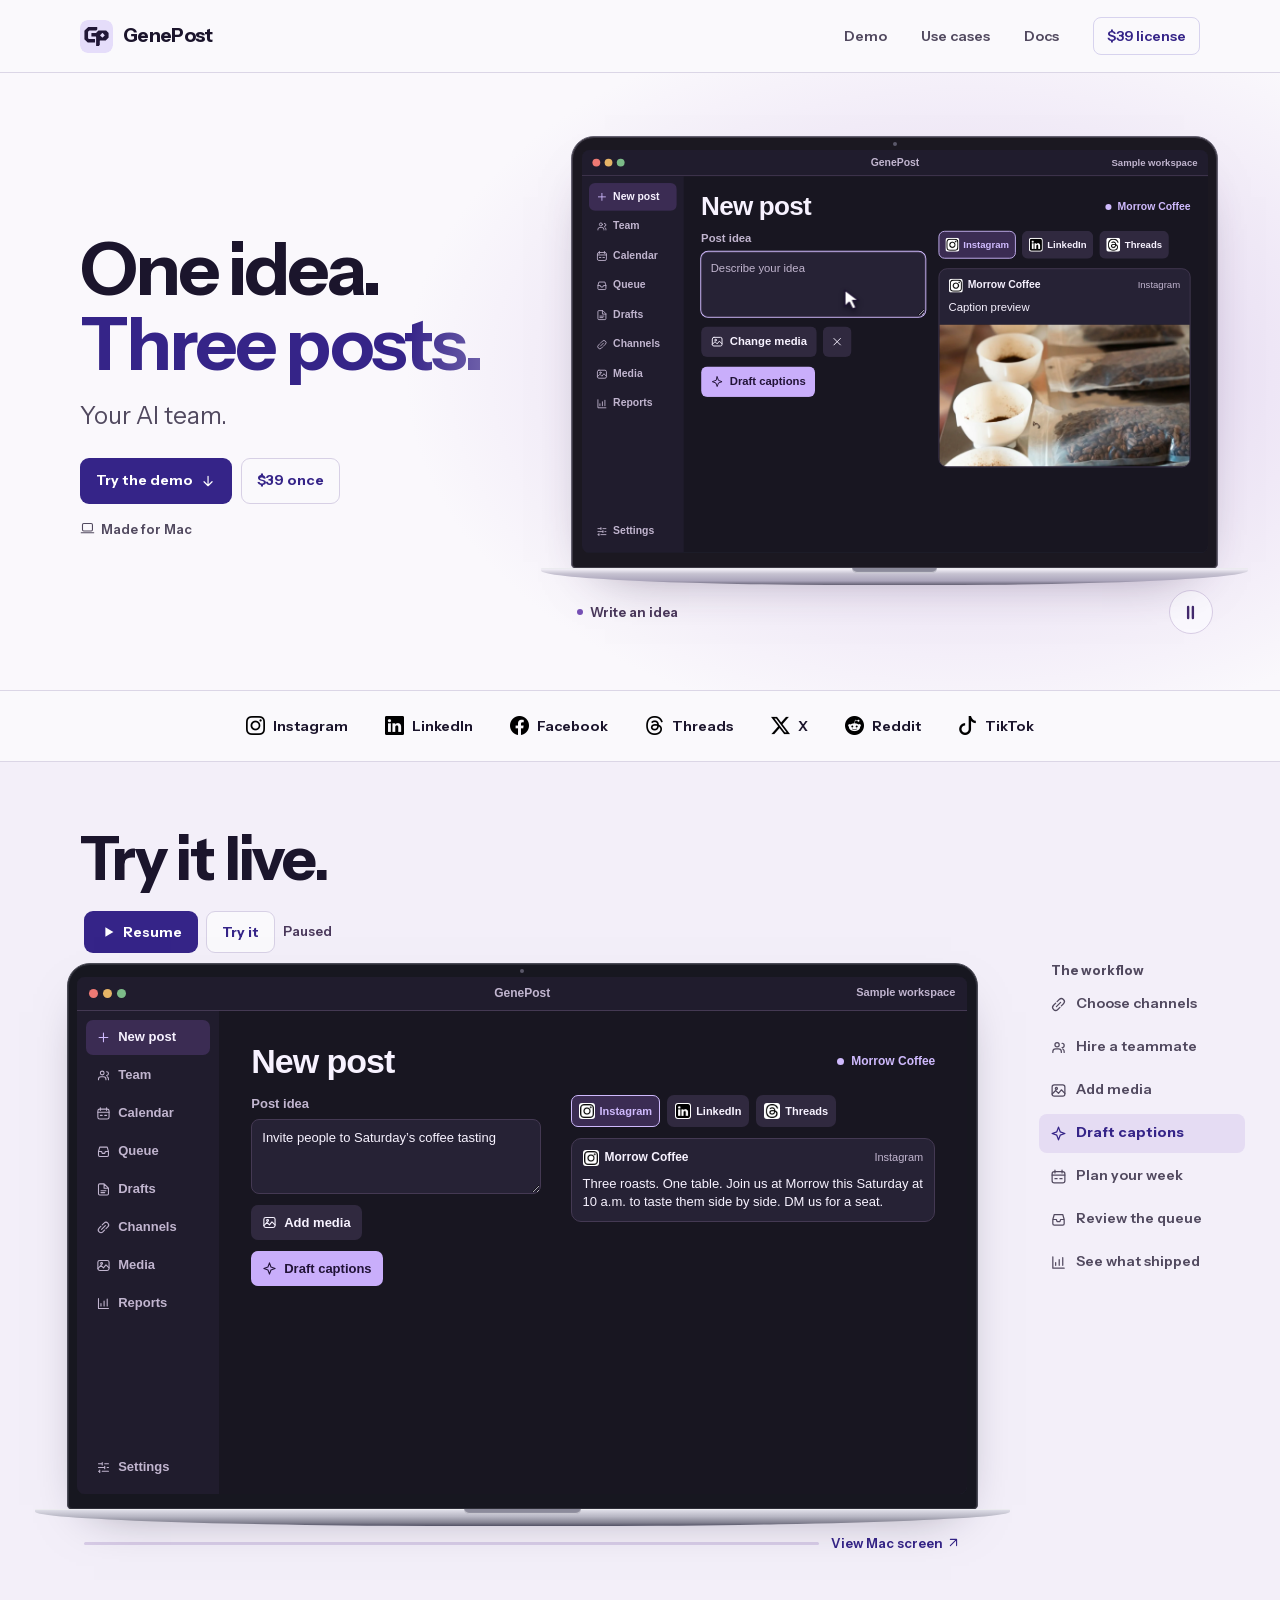
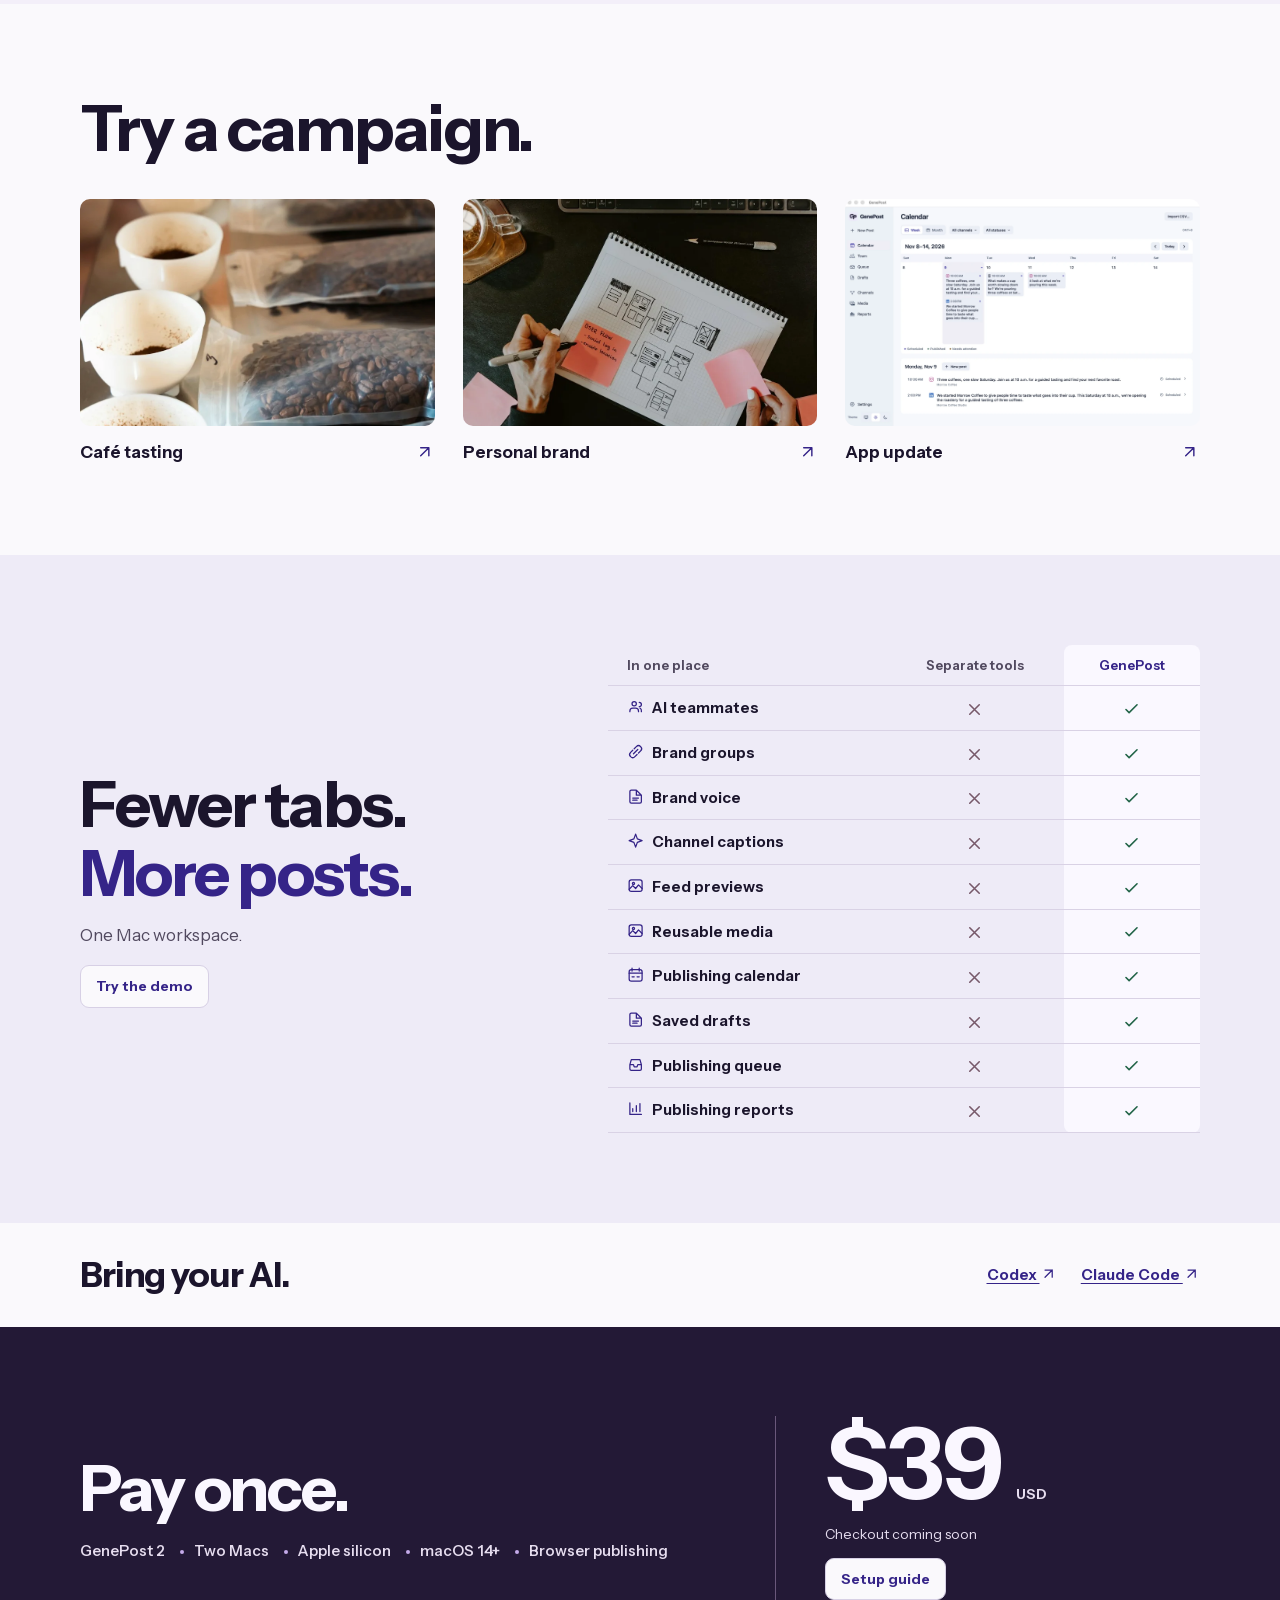
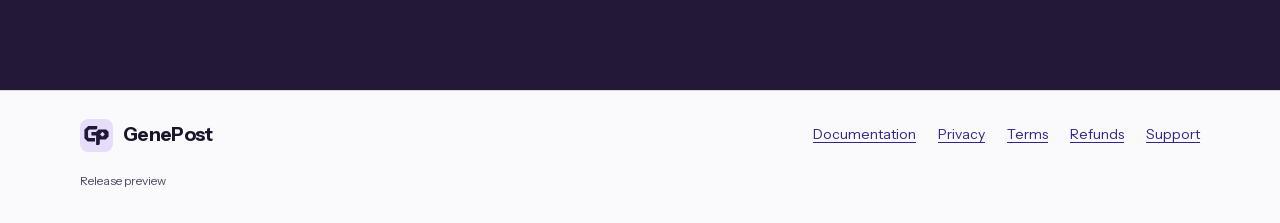
==== index.html @ 041195ef "Play the hiring walkthrough through job submission" ====
<!doctype html>
<html lang="en">
<head>
  <meta charset="utf-8">
  <meta name="viewport" content="width=device-width, initial-scale=1">
  <title>GenePost | Your AI social team for Mac</title>
  <meta name="description" content="Hire AI social teammates, draft for each account, and plan your publishing week in a native Mac app.">
  <meta name="theme-color" content="#faf9fc">
  <meta property="og:title" content="GenePost | Your AI social team for Mac">
  <meta property="og:description" content="Hire AI social teammates, draft for each account, and plan your publishing week in a native Mac app.">
  <meta name="robots" content="noindex, nofollow">
  <link rel="canonical" href="https://selwynuy.github.io/GenePost/">
  <meta property="og:image" content="https://selwynuy.github.io/GenePost/assets/calendar.webp">
  <link rel="icon" href="./assets/genepost.svg?v=531d221c39" type="image/svg+xml">
  <link rel="stylesheet" href="./assets/site.css?v=4427fadfb1">
  <link rel="stylesheet" href="./assets/demo.css?v=8e713fc2b6">
  <script src="./assets/site.js?v=823d8f73db" defer></script>
</head>
<body>
  <a class="skip" href="#main">Skip to content</a>
  <header class="site-header">
    <div class="wrap nav">
      <a class="brand" href="./"><img src="./assets/genepost.svg?v=531d221c39" width="33" height="33" alt="">GenePost</a>
      <nav aria-label="Primary">
        <a class="nav-product" href="./#tour">Demo</a>
        <a class="nav-product" href="./#workflow">Use cases</a>
        <a href="./docs/">Docs</a>
        <a class="nav-license" href="./#pricing">$39 license</a>
      </nav>
    </div>
  </header>
  <main id="main">
    <svg class="symbol-source" xmlns="http://www.w3.org/2000/svg" aria-hidden="true" width="0" height="0">
  <symbol id="icon-play" viewBox="0 0 24 24"><path d="m8 5 12 7-12 7Z" fill="currentColor" stroke="none"/></symbol>
  <symbol id="icon-pause" viewBox="0 0 24 24"><path d="M9 5v14m6-14v14" stroke-width="3"/></symbol>
  <symbol id="icon-down" viewBox="0 0 24 24"><path d="M12 5v14m-6-6 6 6 6-6"/></symbol>
  <symbol id="icon-mac" viewBox="0 0 24 24"><rect x="4" y="4" width="16" height="12" rx="2"/><path d="M2 19h20"/></symbol>
  <symbol id="icon-cursor" viewBox="0 0 22 26"><path d="M3 2v19l5-5 4 8 4-2-4-8h7Z" fill="#fff" stroke="#201534" stroke-width="1.6" stroke-linejoin="round"/></symbol>
  <symbol id="icon-reset" viewBox="0 0 24 24"><path d="M4 11a8 8 0 1 1 2 6m-2-6V5m0 6h6"/></symbol>
  <symbol id="icon-external" viewBox="0 0 24 24"><path d="M7 17 17 7M7 7h10v10"/></symbol>
  <symbol id="icon-plus" viewBox="0 0 24 24"><path d="M12 5v14M5 12h14"/></symbol>
  <symbol id="icon-team" viewBox="0 0 24 24"><circle cx="10" cy="8" r="3"/><path d="M4 19v-1a4 4 0 0 1 4-4h4a4 4 0 0 1 4 4v1m1-13a3 3 0 0 1 0 6m1 2a4 4 0 0 1 2 4v1"/></symbol>
  <symbol id="icon-calendar" viewBox="0 0 24 24"><rect x="3" y="5" width="18" height="16" rx="3"/><path d="M7 3v4m10-4v4M3 10h18m-14 5h3m4 0h3"/></symbol>
  <symbol id="icon-queue" viewBox="0 0 24 24"><path d="M4 12l2-7h12l2 7v6a2 2 0 0 1-2 2H6a2 2 0 0 1-2-2v-6h5l1 3h4l1-3h5"/></symbol>
  <symbol id="icon-drafts" viewBox="0 0 24 24"><path d="M13 3H6a2 2 0 0 0-2 2v14a2 2 0 0 0 2 2h12a2 2 0 0 0 2-2V10Zm0 0v7h7M8 14h8m-8 3h6"/></symbol>
  <symbol id="icon-channels" viewBox="0 0 24 24"><path d="M10 8l3-3a4 4 0 0 1 6 6l-3 3m-2 2-3 3a4 4 0 0 1-6-6l3-3m1 5 6-6"/></symbol>
  <symbol id="icon-media" viewBox="0 0 24 24"><rect x="3" y="4" width="18" height="16" rx="3"/><circle cx="9" cy="9" r="1.5"/><path d="m3 17 5-5 4 4 4-5 5 5"/></symbol>
  <symbol id="icon-reports" viewBox="0 0 24 24"><path d="M4 4v16h16M8 16v-4m5 4V8m5 8V5"/></symbol>
  <symbol id="icon-settings" viewBox="0 0 24 24"><path d="M4 6h6m4 0h6M4 12h10m4 0h2M4 18h2m4 0h10m-10-14v4m4 2v4m-8 2v4"/></symbol>
  <symbol id="icon-check" viewBox="0 0 24 24"><path d="m5 12 4 4L19 6"/></symbol>
  <symbol id="icon-close" viewBox="0 0 24 24"><path d="m6 6 12 12M18 6 6 18"/></symbol>
  <symbol id="icon-right" viewBox="0 0 24 24"><path d="m9 5 7 7-7 7"/></symbol>
  <symbol id="icon-left" viewBox="0 0 24 24"><path d="m15 5-7 7 7 7"/></symbol>
  <symbol id="icon-upload" viewBox="0 0 24 24"><path d="M12 16V4m-5 5 5-5 5 5M4 15v4a1 1 0 0 0 1 1h14a1 1 0 0 0 1-1v-4"/></symbol>
  <symbol id="icon-spark" viewBox="0 0 24 24"><path d="m12 3 2.4 6.6L21 12l-6.6 2.4L12 21l-2.4-6.6L3 12l6.6-2.4Z"/></symbol>
</svg>
<section class="launch-hero" aria-labelledby="hero-title">
  <div class="wrap hero-grid">
    <div class="hero-copy">
      <h1 id="hero-title">One idea. <span>Three posts.</span></h1>
      <p>Your AI team.</p>
      <div class="hero-actions">
        <a class="button primary" href="#demo">Try the demo <svg class="symbol" aria-hidden="true"><use href="#icon-down"></use></svg></a>
        <a class="button quiet" href="#pricing">$39 once</a>
      </div>
      <div class="hero-mac"><svg class="symbol" aria-hidden="true"><use href="#icon-mac"></use></svg> Made for Mac</div>
    </div>
    <figure class="hero-showcase" data-workspace-preview>
      <div class="macbook" aria-hidden="true">
        <div class="mac-display">
          <div class="mac-screen hero-screen">
            <img data-demo-fallback src="./assets/calendar.webp" width="1600" height="1029" alt="" fetchpriority="high">
            <div class="hero-viewport" data-demo-host hidden></div>
          </div>
        </div>
        <div class="mac-base"><span></span></div>
      </div>
      <figcaption class="hero-caption">
        <span class="hero-cue" data-demo-cue aria-hidden="true">New post</span>
        <span class="sr-only">A sample GenePost workspace drafting and scheduling posts in one window.</span>
        <button type="button" class="hero-toggle" data-action="play" aria-label="Pause preview" title="Pause preview" hidden>
          <svg class="symbol" aria-hidden="true"><use href="#icon-pause"></use></svg>
        </button>
      </figcaption>
    </figure>
  </div>
</section>

<section class="channel-band" aria-label="Supported channels">
  <ul class="wrap channel-list">
    <li><img src="./assets/instagram.png" width="19" height="19" alt="">Instagram</li>
    <li><img src="./assets/linkedin.png" width="19" height="19" alt="">LinkedIn</li>
    <li><img src="./assets/facebook.png" width="19" height="19" alt="">Facebook</li>
    <li><img src="./assets/threads.png" width="19" height="19" alt="">Threads</li>
    <li><img src="./assets/x.png" width="19" height="19" alt="">X</li>
    <li><img src="./assets/reddit.png" width="19" height="19" alt="">Reddit</li>
    <li><img src="./assets/tiktok.png" width="19" height="19" alt="">TikTok</li>
  </ul>
</section>

<section class="demo-stage" id="tour" aria-labelledby="demo-title">
  <div class="wrap demo-heading"><h2 id="demo-title">Try it live.</h2></div>
  <div class="demo-wrap" id="demo" tabindex="-1" data-assets="./assets/">
    <div class="demo-player">
      <div class="demo-toolbar" id="demo-controls" hidden>
        <button class="button primary" type="button" data-action="play">
          <svg class="symbol" aria-hidden="true"><use href="#icon-play"></use></svg><span>Play demo</span>
        </button>
        <button class="button quiet" type="button" data-action="stop" hidden>Try it</button>
        <span class="demo-cue" data-demo-cue>Try it yourself</span>
        <button class="button quiet demo-reset" type="button" data-action="reset" aria-label="Reset demo" title="Reset demo">
          <svg class="symbol" aria-hidden="true"><use href="#icon-reset"></use></svg>
        </button>
      </div>
      <div class="macbook">
        <div class="mac-display">
          <div class="mac-screen">
            <img data-demo-fallback src="./assets/calendar.webp" width="1600" height="1029" alt="GenePost calendar on Mac" loading="lazy">
            <div data-demo-host hidden></div>
          </div>
        </div>
        <div class="mac-base" aria-hidden="true"><span></span></div>
      </div>
      <div class="demo-under" hidden>
        <span class="demo-progress" aria-hidden="true" hidden><i></i></span>
        <a id="native-screen" href="./assets/calendar.webp" target="_blank" rel="noopener">View Mac screen <svg class="symbol" aria-hidden="true"><use href="#icon-external"></use></svg></a>
      </div>
    </div>
    <aside class="demo-guide" aria-label="Walkthrough" hidden>
      <h3>The workflow</h3>
      <ol>
        <li data-chapter="channels"><svg class="symbol" aria-hidden="true"><use href="#icon-channels"></use></svg>Choose channels</li>
        <li data-chapter="hire"><svg class="symbol" aria-hidden="true"><use href="#icon-team"></use></svg>Hire a teammate</li>
        <li data-chapter="media"><svg class="symbol" aria-hidden="true"><use href="#icon-media"></use></svg>Add media</li>
        <li data-chapter="draft"><svg class="symbol" aria-hidden="true"><use href="#icon-spark"></use></svg>Draft captions</li>
        <li data-chapter="plan"><svg class="symbol" aria-hidden="true"><use href="#icon-calendar"></use></svg>Plan your week</li>
        <li data-chapter="queue"><svg class="symbol" aria-hidden="true"><use href="#icon-queue"></use></svg>Review the queue</li>
        <li data-chapter="reports"><svg class="symbol" aria-hidden="true"><use href="#icon-reports"></use></svg>See what shipped</li>
      </ol>
    </aside>
  </div>
</section>

<template id="demo-app-template">
  <div class="demo-app" data-theme="dark">
    <div class="demo-titlebar">
      <span class="window-lights" aria-hidden="true"><i></i><i></i><i></i></span>
      <span>GenePost</span>
      <span class="demo-label">Sample workspace</span>
    </div>
    <div class="demo-window">
      <nav class="demo-sidebar" aria-label="Demo screens"></nav>
      <div class="demo-workspace" tabindex="-1"></div>
    </div>
    <span class="demo-pointer" aria-hidden="true" hidden>
      <i></i><svg width="22" height="26" viewBox="0 0 22 26"><use href="#icon-cursor"></use></svg>
    </span>
  </div>
</template>

<section class="wrap section cases" id="workflow" aria-labelledby="cases-title">
  <h2 id="cases-title">Try a campaign.</h2>
  <div class="case-grid">
    <a class="case" data-case="coffee" href="#demo">
      <img src="./assets/tasting-table.webp" width="1080" height="609" alt="Coffee tasting bowls lined up beside bags of roasted beans" loading="lazy">
      <span>Café tasting <svg class="symbol" aria-hidden="true"><use href="#icon-external"></use></svg></span>
    </a>
    <a class="case" data-case="personal" href="#demo">
      <img src="./assets/design-notebook.webp" width="910" height="655" alt="A designer sketching a user flow in a notebook" loading="lazy">
      <span>Personal brand <svg class="symbol" aria-hidden="true"><use href="#icon-external"></use></svg></span>
    </a>
    <a class="case" data-case="update" href="#demo">
      <img src="./assets/calendar.webp" width="1600" height="1029" alt="GenePost’s weekly calendar with scheduled posts" loading="lazy">
      <span>App update <svg class="symbol" aria-hidden="true"><use href="#icon-external"></use></svg></span>
    </a>
  </div>
</section>

<section class="benefits" aria-labelledby="benefits-title">
  <div class="wrap section benefit-layout">
    <div>
      <h2 id="benefits-title">Fewer tabs.<br><span>More posts.</span></h2>
      <p>One Mac workspace.</p>
      <a class="button quiet" href="#demo">Try the demo</a>
    </div>
    <table class="benefit-table">
      <caption class="sr-only">What comes built in</caption>
      <thead><tr><th scope="col">In one place</th><th scope="col">Separate tools</th><th scope="col">GenePost</th></tr></thead>
      <tbody><tr>
      <th scope="row"><svg class="symbol" aria-hidden="true"><use href="#icon-team"></use></svg> AI teammates</th>
      <td class="feature-manual"><svg class="symbol" aria-hidden="true"><use href="#icon-close"></use></svg><span class="sr-only">Separate setup</span></td>
      <td class="feature-included"><svg class="symbol" aria-hidden="true"><use href="#icon-check"></use></svg><span class="sr-only">Included</span></td>
    </tr><tr>
      <th scope="row"><svg class="symbol" aria-hidden="true"><use href="#icon-channels"></use></svg> Brand groups</th>
      <td class="feature-manual"><svg class="symbol" aria-hidden="true"><use href="#icon-close"></use></svg><span class="sr-only">Separate setup</span></td>
      <td class="feature-included"><svg class="symbol" aria-hidden="true"><use href="#icon-check"></use></svg><span class="sr-only">Included</span></td>
    </tr><tr>
      <th scope="row"><svg class="symbol" aria-hidden="true"><use href="#icon-drafts"></use></svg> Brand voice</th>
      <td class="feature-manual"><svg class="symbol" aria-hidden="true"><use href="#icon-close"></use></svg><span class="sr-only">Separate setup</span></td>
      <td class="feature-included"><svg class="symbol" aria-hidden="true"><use href="#icon-check"></use></svg><span class="sr-only">Included</span></td>
    </tr><tr>
      <th scope="row"><svg class="symbol" aria-hidden="true"><use href="#icon-spark"></use></svg> Channel captions</th>
      <td class="feature-manual"><svg class="symbol" aria-hidden="true"><use href="#icon-close"></use></svg><span class="sr-only">Separate setup</span></td>
      <td class="feature-included"><svg class="symbol" aria-hidden="true"><use href="#icon-check"></use></svg><span class="sr-only">Included</span></td>
    </tr><tr>
      <th scope="row"><svg class="symbol" aria-hidden="true"><use href="#icon-media"></use></svg> Feed previews</th>
      <td class="feature-manual"><svg class="symbol" aria-hidden="true"><use href="#icon-close"></use></svg><span class="sr-only">Separate setup</span></td>
      <td class="feature-included"><svg class="symbol" aria-hidden="true"><use href="#icon-check"></use></svg><span class="sr-only">Included</span></td>
    </tr><tr>
      <th scope="row"><svg class="symbol" aria-hidden="true"><use href="#icon-media"></use></svg> Reusable media</th>
      <td class="feature-manual"><svg class="symbol" aria-hidden="true"><use href="#icon-close"></use></svg><span class="sr-only">Separate setup</span></td>
      <td class="feature-included"><svg class="symbol" aria-hidden="true"><use href="#icon-check"></use></svg><span class="sr-only">Included</span></td>
    </tr><tr>
      <th scope="row"><svg class="symbol" aria-hidden="true"><use href="#icon-calendar"></use></svg> Publishing calendar</th>
      <td class="feature-manual"><svg class="symbol" aria-hidden="true"><use href="#icon-close"></use></svg><span class="sr-only">Separate setup</span></td>
      <td class="feature-included"><svg class="symbol" aria-hidden="true"><use href="#icon-check"></use></svg><span class="sr-only">Included</span></td>
    </tr><tr>
      <th scope="row"><svg class="symbol" aria-hidden="true"><use href="#icon-drafts"></use></svg> Saved drafts</th>
      <td class="feature-manual"><svg class="symbol" aria-hidden="true"><use href="#icon-close"></use></svg><span class="sr-only">Separate setup</span></td>
      <td class="feature-included"><svg class="symbol" aria-hidden="true"><use href="#icon-check"></use></svg><span class="sr-only">Included</span></td>
    </tr><tr>
      <th scope="row"><svg class="symbol" aria-hidden="true"><use href="#icon-queue"></use></svg> Publishing queue</th>
      <td class="feature-manual"><svg class="symbol" aria-hidden="true"><use href="#icon-close"></use></svg><span class="sr-only">Separate setup</span></td>
      <td class="feature-included"><svg class="symbol" aria-hidden="true"><use href="#icon-check"></use></svg><span class="sr-only">Included</span></td>
    </tr><tr>
      <th scope="row"><svg class="symbol" aria-hidden="true"><use href="#icon-reports"></use></svg> Publishing reports</th>
      <td class="feature-manual"><svg class="symbol" aria-hidden="true"><use href="#icon-close"></use></svg><span class="sr-only">Separate setup</span></td>
      <td class="feature-included"><svg class="symbol" aria-hidden="true"><use href="#icon-check"></use></svg><span class="sr-only">Included</span></td>
    </tr></tbody>
    </table>
  </div>
</section>

<section class="wrap connections" aria-labelledby="connections-title">
  <h2 id="connections-title">Bring your AI.</h2>
  <a href="./docs/#integrations">Codex <svg class="symbol" aria-hidden="true"><use href="#icon-external"></use></svg></a>
  <a href="./docs/#claude">Claude Code <svg class="symbol" aria-hidden="true"><use href="#icon-external"></use></svg></a>
</section>

<section class="pricing" id="pricing" aria-labelledby="pricing-title">
  <div class="wrap section pricing-inner">
    <div>
      <h2 id="pricing-title">Pay once.</h2>
      <ul class="included">
        <li>GenePost 2</li>
        <li>Two Macs</li>
        <li>Apple silicon</li>
        <li>macOS 14+</li>
        <li>Browser publishing</li>
      </ul>
    </div>
    <div class="price">
      <p class="price-amount">$39 <span>USD</span></p>
      <p class="release-note">Checkout coming soon</p><a class="button quiet" href="./docs/#install">Setup guide</a>
    </div>
  </div>
</section>

  </main>
  <footer class="site-footer">
    <div class="wrap">
      <div class="footer-main">
        <a class="brand" href="./"><img src="./assets/genepost.svg?v=531d221c39" width="33" height="33" alt="">GenePost</a>
        <nav aria-label="Support and legal">
          <a href="./docs/">Documentation</a>
          <a href="./privacy/">Privacy</a>
          <a href="./terms/">Terms</a>
          <a href="./refunds/">Refunds</a>
          <a href="mailto:support@genetrify.com?subject=GenePost%20support">Support</a>
        </nav>
      </div>
      <p class="footer-meta">Release preview</p>
    </div>
  </footer>
</body>
</html>
---- assets/site.css ----
@font-face {
  font-family: "Instrument Sans";
  src: url("./instrument-sans.woff2") format("woff2");
  font-style: normal;
  font-weight: 400 700;
  font-display: swap;
}
:root {
  color-scheme: light;
  --paper: #faf9fc;
  --ink: #1b152c;
  --muted: #51495f;
  --accent: #352488;
  --accent-hover: #291866;
  --wash: #eeebf7;
  --line: #dbd6e6;
  --night: #19192b;
  --night-muted: #cccbe2;
  --wrap: 1120px;
  --font: "Instrument Sans", -apple-system, BlinkMacSystemFont, "Segoe UI", sans-serif;
  --ease-arrive: cubic-bezier(.16, 1, .3, 1);
}
*, *::before, *::after { box-sizing: border-box; }
[hidden] { display: none !important; }
html { scroll-padding-top: 26px; }
body { margin: 0; background: var(--paper); color: var(--ink); font-family: var(--font); line-height: 1.58; -webkit-font-smoothing: antialiased; }
a { color: var(--accent); text-underline-offset: .2em; text-decoration-thickness: .08em; }
a:hover { color: var(--accent-hover); }
button { font: inherit; }
img { display: block; max-width: 100%; }
h1, h2, h3, p, figure { margin: 0; }
h1, h2, h3 { line-height: 1.08; text-wrap: balance; letter-spacing: -.033em; }
h1, h2 { font-weight: 700; }
p { text-wrap: pretty; }
::selection { background: #dcd6ff; color: #211965; }
:focus-visible { outline: 3px solid #6855df; outline-offset: 4px; }
.wrap { width: min(var(--wrap), calc(100% - 64px)); margin-inline: auto; }
.skip { position: absolute; left: 20px; top: 8px; transform: translateY(-150%); background: var(--paper); padding: 10px; z-index: 5; }
.skip:focus { transform: none; }
.site-header { border-bottom: 1px solid var(--line); }
.nav { min-height: 72px; display: flex; align-items: center; justify-content: space-between; gap: 18px; }
.brand { color: var(--ink); display: inline-flex; align-items: center; gap: 10px; font-size: 19px; font-weight: 700; letter-spacing: -.034em; text-decoration: none; white-space: nowrap; }
.brand img { width: 33px; height: 33px; border-radius: 8px; }
.nav nav { display: flex; align-items: center; gap: clamp(16px, 3vw, 34px); }
.nav nav a { color: var(--muted); text-decoration: none; font-size: 14px; font-weight: 620; white-space: nowrap; }
.nav nav a:hover, .nav nav a[aria-current] { color: var(--accent); }
.nav nav .nav-license { padding: 7px 13px; border: 1px solid #d7d3ee; border-radius: 8px; color: var(--accent); }
.macbook { position: relative; width: min(100%, 1080px); margin-inline: auto; padding-bottom: 17px; }
.mac-display { position: relative; margin-inline: 4.2%; border: 1px solid #4b4b57; border-radius: clamp(10px, 2vw, 23px) clamp(10px, 2vw, 23px) 5px 5px; padding: clamp(6px, 1.05vw, 13px) clamp(5px, .75vw, 10px) clamp(7px, 1.2vw, 15px); background: #171720; box-shadow: 0 22px 50px -27px #17132b85, inset 0 0 0 1px #9e9da82c; }
.mac-display::before { content: ""; position: absolute; left: 50%; top: 5px; width: 4px; height: 4px; border-radius: 50%; background: #5a5869; transform: translateX(-50%); z-index: 1; }
.mac-screen { aspect-ratio: 1600 / 1029; overflow: hidden; border-radius: clamp(3px, .6vw, 8px); background: #222432; }
.mac-screen > img { width: 100%; height: 100%; object-fit: cover; }
.mac-base { position: absolute; left: 0; right: 0; bottom: 1px; height: 17px; background: linear-gradient(#dedde7, #b6b5c2 42%, #828190 80%, #515064); border-radius: 1px 1px 45% 45% / 1px 1px 85% 85%; box-shadow: 0 19px 26px -15px #17132b9e; border-top: 1px solid #ebebef; }
.mac-base span { display: block; width: 12%; height: 5px; margin: -1px auto 0; border-radius: 0 0 8px 8px; background: #8c8b9b; box-shadow: inset 0 -1px 1px #f1f0f4a6; }
.button { display: inline-flex; align-items: center; justify-content: center; gap: 7px; padding: 9px 15px; min-height: 42px; border: 1px solid transparent; border-radius: 9px; font-size: 14px; font-weight: 670; text-decoration: none; cursor: pointer; transition: background-color 160ms ease-out, border-color 160ms ease-out, box-shadow 180ms ease-out, transform 190ms var(--ease-arrive); }
.button:active { transform: translateY(1px) scale(.97); transition-duration: 90ms; }
.button.primary { background: var(--accent); color: white; }
.button.primary:hover { background: var(--accent-hover); color: white; box-shadow: 0 6px 15px -6px #2c146e73; }
.button.quiet { color: var(--accent); background: var(--paper); border-color: #d7d0e5; }
.button.quiet:hover { background: var(--wash); }
.symbol-source { position: absolute; overflow: hidden; }
.symbol { width: 1.15em; height: 1.15em; flex: none; fill: none; stroke: currentColor; stroke-width: 1.75; stroke-linecap: round; stroke-linejoin: round; vertical-align: -.15em; }
.sr-only { position: absolute; width: 1px; height: 1px; padding: 0; overflow: hidden; clip-path: inset(50%); white-space: nowrap; }
.channel-band { padding-block: 24px; background: var(--paper); border-block: 1px solid var(--line); }
.channel-list { display: flex; flex-wrap: wrap; justify-content: center; gap: 12px clamp(15px, 2.9vw, 42px); margin-block: 0; padding: 0; list-style: none; }
.channel-list li { display: flex; align-items: center; gap: 8px; font-size: 14px; font-weight: 650; }
.channel-list img { object-fit: contain; }
.section { padding-block: clamp(53px, 7vw, 92px); }
.section h2 { font-size: clamp(36px, 5vw, 64px); }
.case-grid { display: grid; grid-template-columns: repeat(3, minmax(0, 1fr)); gap: clamp(13px, 2.2vw, 29px); margin-top: clamp(21px, 3.5vw, 36px); }
.case { display: block; text-decoration: none; color: var(--ink); }
.case img { width: 100%; height: auto; aspect-ratio: 720 / 460; object-fit: cover; border-radius: 10px; transition: transform 200ms cubic-bezier(.23, 1, .32, 1), box-shadow 180ms ease-out; }
.case > span { display: flex; justify-content: space-between; align-items: center; gap: 10px; margin-top: 13px; font-size: 17px; font-weight: 660; }
.case .symbol { color: var(--accent); }
@media (hover: hover) and (pointer: fine) {
  .case:hover img { transform: translateY(-4px); box-shadow: 0 15px 25px -17px #22183770; }
}
.benefits { background: var(--wash); }
.benefit-layout { display: grid; grid-template-columns: .74fr 1fr; align-items: center; gap: clamp(26px, 7vw, 93px); }
.benefit-layout h2 span { color: var(--accent); }
.benefit-layout p { color: var(--muted); margin-block: 13px 17px; font-size: 17px; }
.benefit-table { width: 100%; border-collapse: collapse; text-align: center; font-size: 15px; }
.benefit-table :is(td, th) { padding: 10px clamp(6px, 1.6vw, 19px); border-bottom: 1px solid #d9d2e5; }
.benefit-table th:first-child { text-align: left; }
.benefit-table th { font-weight: 650; }
.benefit-table thead th { color: var(--muted); font-size: 13px; }
.benefit-table :is(td, th):last-child { background: #faf8ff; }
.benefit-table tr:first-child th:last-child { border-radius: 8px 8px 0 0; color: var(--accent); }
.benefit-table tr:last-child td:last-child { border-radius: 0 0 8px 8px; }
.benefit-table tbody th .symbol { margin-right: 5px; color: var(--accent); }
.benefit-table td .symbol { width: 19px; height: 19px; vertical-align: middle; stroke-width: 2; }
.feature-manual { color: #77596a; }
.feature-included { color: #226448; }
.connections { display: flex; flex-wrap: wrap; align-items: center; gap: 14px 24px; padding-block: 33px; }
.connections h2 { margin-right: auto; font-size: clamp(25px, 3vw, 35px); }
.connections a { font-weight: 650; font-size: 15px; }
.pricing { background: #231936; color: #faf7ff; }
.pricing-inner { display: grid; grid-template-columns: 1fr .64fr; gap: 30px; align-items: center; }
.included { display: flex; flex-wrap: wrap; gap: 7px 15px; margin: 16px 0 0; padding: 0; list-style: none; }
.included li { color: #e6ddef; font-size: 15px; font-weight: 550; }
.included li + li::before { content: ""; display: inline-block; width: 4px; height: 4px; border-radius: 50%; background: #c5abea; vertical-align: middle; margin-right: 10px; }
.price { padding-left: clamp(17px, 4vw, 49px); border-left: 1px solid #6a587b; }
.price .price-amount { font-size: clamp(56px, 8vw, 100px); letter-spacing: -.04em; font-weight: 650; line-height: .95; }
.price-amount span { font-size: 14px; color: #e6ddef; letter-spacing: normal; }
.price .button { margin-top: 13px; }
.price .release-note, .price .fine { color: #e6ddef; margin-top: 12px; font-size: 14px; }
.price .fine a { color: #ead9ff; }
.site-footer { border-top: 1px solid var(--line); padding-block: 28px 32px; }
.footer-main { display: flex; align-items: start; justify-content: space-between; gap: 20px; }
.footer-main nav { display: flex; gap: 10px 22px; flex-wrap: wrap; font-size: 14px; padding-top: 4px; }
.footer-meta { margin-top: 19px; color: var(--muted); font-size: 12px; line-height: 1.7; }
.footer-meta a { white-space: nowrap; }
.docs-grid { display: grid; grid-template-columns: 182px minmax(0, 710px); gap: clamp(24px, 6vw, 82px); padding-block: 62px 90px; }
.toc { position: sticky; top: 24px; align-self: start; display: grid; gap: 4px; }
.toc a { padding: 7px 8px; text-decoration: none; font-size: 14px; font-weight: 620; border-radius: 6px; }
.toc a:hover { background: var(--wash); }
.prose h1 { font-size: clamp(39px, 5.8vw, 66px); }
.prose .intro { font-size: 19px; color: var(--muted); }
.prose h2 { margin: 37px 0 12px; font-size: clamp(24px, 3.2vw, 33px); }
.prose :is(p, ol, ul, dl) { margin-block: 13px; }
.prose p, .prose :is(li, dd) { max-width: 70ch; }
.prose li + li { margin-top: 9px; }
.prose ol { padding-inline-start: 26px; }
.prose dt { font-weight: 680; margin-top: 15px; }
.prose dd { margin-inline-start: 0; color: var(--muted); }
.prose pre { white-space: pre-wrap; overflow-wrap: anywhere; border-radius: 9px; background: #eeebf7; padding: 14px; }
.prose code { font-size: .92em; overflow-wrap: anywhere; }
.prose .policy-date { font-size: 13px; color: var(--muted); }
.legal { max-width: 740px; padding-block: 62px 90px; }
@media (max-width: 760px) {
  .wrap { width: calc(100% - 36px); }
  .nav { min-height: 60px; }
  .nav nav { gap: 13px; }
  .nav nav a { font-size: 13px; }
  .nav .nav-product { display: none; }
  .macbook { padding-bottom: 10px; }
  .mac-base { height: 10px; }
  .mac-base span { height: 3px; }
  .mac-display::before { width: 3px; height: 3px; top: 2px; }
  .benefit-layout, .docs-grid { grid-template-columns: 1fr; gap: 25px; }
  .case > span { font-size: 14px; line-height: 1.2; }
  .footer-main { flex-direction: column; gap: 9px; }
  .docs-grid { padding-block: 29px 56px; }
  .toc { position: static; grid-template-columns: repeat(2, minmax(0, 1fr)); gap: 1px; background: var(--wash); padding: 7px; border-radius: 8px; }
  .legal { padding-block: 42px 60px; }
}
@media (max-width: 510px) {
  .case-grid { grid-template-columns: 1fr; gap: 23px; }
  .case { display: grid; grid-template-columns: minmax(0, 1fr) minmax(100px, .65fr); gap: 14px; align-items: center; }
  .case > span { margin: 0; }
  .benefit-table { font-size: 13px; }
  .benefit-table thead th { font-size: 11px; }
  .benefit-table tbody th .symbol { margin-right: 1px; }
  .pricing-inner { grid-template-columns: 1fr; gap: 18px; }
  .price { padding-left: 0; border: 0; }
}
@media (max-width: 370px) {
  .wrap { width: calc(100% - 28px); }
  .nav { gap: 8px; }
  .nav nav { gap: 8px; }
  .brand { gap: 6px; font-size: 17px; }
  .brand img { width: 28px; height: 28px; }
  .nav nav .nav-license { padding-inline: 8px; }
}
@media (prefers-reduced-motion: reduce) {
  *, *::before, *::after { animation-duration: .01ms !important; transition-duration: .01ms !important; }
  .button:active { transform: none; }
}
---- assets/demo.css ----
.launch-hero { overflow: hidden; background: #faf8fc; }
.hero-grid {
  width: auto; display: grid;
  margin-inline-start: max(32px, calc((100% - var(--wrap)) / 2));
  margin-inline-end: max(32px, calc((100% - 1260px) / 2));
  grid-template-columns: minmax(0, .85fr) minmax(0, 1.42fr); align-items: center;
  gap: clamp(22px, 3vw, 47px); padding-block: clamp(40px, 7vh, 82px) clamp(31px, 6vh, 65px);
}
.hero-copy h1 { font-size: clamp(44px, 5.7vw, 88px); font-weight: 670; line-height: .99; letter-spacing: -.04em; text-wrap: initial; }
.hero-copy h1 span { display: block; color: var(--accent); margin-top: .05em; }
.hero-copy p { color: var(--muted); margin-top: 16px; font-size: clamp(18px, 1.9vw, 24px); }
.hero-actions { display: flex; flex-wrap: wrap; gap: 9px; margin-top: 23px; }
.hero-actions .button { min-height: 46px; }
.hero-actions .primary .symbol { transition: transform 180ms var(--ease-arrive); }
.hero-actions .primary:hover .symbol { transform: translateY(2px); }
.hero-mac { display: flex; align-items: center; gap: 6px; color: var(--muted); font-size: 13px; font-weight: 620; margin-top: 15px; }
.hero-showcase { position: relative; isolation: isolate; min-width: 0; }
.hero-showcase::before {
  content: ""; position: absolute; inset: -26% -22% -12% -19%; z-index: -1;
  background: radial-gradient(ellipse at 56% 53%, #d8c9ec, #eee6f6 39%, transparent 71%);
}
.hero-showcase .mac-display {
  border-color: #656171; background: #1b1821;
  box-shadow: 0 27px 55px -34px #302040a8, inset 0 0 0 1px #a19aaf3f;
}
.hero-showcase .mac-base { background: linear-gradient(#f2eff7, #c6c2d1 30%, #aba5bb 74%, #646073); }
.hero-screen { position: relative; }
.hero-viewport { position: absolute; inset: 0; overflow: hidden; pointer-events: none; }
.hero-viewport .demo-app {
  position: absolute; inset: 0 auto auto 0; width: 720px; height: 463px;
  transform: scale(var(--demo-scale, 1)); transform-origin: top left;
}
.hero-viewport .demo-titlebar { height: 30px; }
.hero-viewport .demo-window { grid-template-columns: 117px minmax(0, 1fr); height: calc(100% - 30px); min-height: 0; }
.hero-viewport .demo-sidebar { display: flex; padding: 8px; gap: 2px; border: 0; }
.hero-viewport .demo-sidebar .app-button {
  flex-direction: row; justify-content: flex-start; gap: 6px; padding: 5px 7px;
  min-height: 32px; font-size: 12px;
}
.hero-viewport .demo-sidebar .app-button:last-child { margin-top: auto; }
.hero-viewport .demo-sidebar .symbol { font-size: inherit; }
.hero-viewport .demo-workspace { min-height: 0; max-height: none; overflow: hidden; padding: 19px 20px; }
.hero-viewport .app-heading { margin-bottom: 12px; }
.hero-viewport .app-heading h2 { font-size: 30px; }
.hero-viewport .compose-layout { grid-template-columns: minmax(0, .94fr) minmax(0, 1.06fr); gap: 15px; }
.hero-viewport .app-button { min-height: 33px; }
.hero-viewport .platform-tab { min-height: 29px; font-size: 11px; }
.hero-viewport .feed-art img { max-height: 178px; }
.hero-viewport .demo-day { min-height: 153px; }
.hero-viewport .event { min-height: 24px; justify-content: flex-start; }
.hero-viewport .event > span { display: inline; }
.hero-viewport textarea[data-demo-typing] { border-color: var(--app-accent); box-shadow: 0 0 0 1px var(--app-accent); }
.hero-caption { min-height: 47px; margin: 3px 5% 0; display: flex; align-items: center; justify-content: space-between; gap: 10px; }
.hero-cue { display: inline-flex; align-items: center; gap: 7px; font-size: 13px; font-weight: 650; color: #4a385b; }
.hero-cue::before { content: ""; width: 6px; height: 6px; flex: none; border-radius: 50%; background: #7650b5; }
.hero-toggle {
  display: grid; place-items: center; width: 44px; height: 44px; border-radius: 50%;
  background: #faf8fe; color: #43296d; border: 1px solid #d8cde5; cursor: pointer;
  transition: background-color 150ms ease-out, transform 180ms var(--ease-arrive);
}
.hero-toggle:hover { background: #eee5f8; }
.hero-toggle:active { transform: scale(.94); transition-duration: 90ms; }
.hero-toggle .symbol { width: 19px; height: 19px; }
.demo-pointer i {
  position: absolute; top: 3px; left: 3px; width: 29px; height: 29px; margin: -14.5px 0 0 -14.5px;
  border: 2px solid #d2b7fd; border-radius: 50%; background: #b488ff47; opacity: 0; pointer-events: none;
}
.demo-stage {
  background: #f3eff9;
  padding-block: clamp(29px, 5vw, 71px) clamp(29px, 4vw, 56px);
}
.demo-heading { width: min(1120px, calc(100% - 64px)); }
.demo-heading h2 { font-size: clamp(35px, 5vw, 61px); }
.demo-wrap {
  width: min(1210px, calc(100% - 38px)); margin: 19px auto 0; scroll-margin-top: clamp(54px, 6vw, 83px);
  display: grid; grid-template-columns: minmax(0, 1fr) 206px; align-items: start; gap: clamp(16px, 2.3vw, 34px);
}
.demo-player { min-width: 0; }
.demo-guide { padding-top: 52px; }
.demo-guide h3 { color: var(--muted); font-size: 13px; letter-spacing: 0; margin: 0 12px 8px; }
.demo-guide ol { list-style: none; margin: 0; padding: 0; display: grid; gap: 4px; }
.demo-guide li {
  display: flex; align-items: center; gap: 9px; min-height: 39px; padding: 7px 11px;
  border-radius: 8px; color: var(--muted); font-size: 14px; font-weight: 620; line-height: 1.25;
  transition: background-color 170ms ease-out, color 170ms ease-out;
}
.demo-guide li[aria-current="step"] { color: var(--accent); background: #e5dcf3; font-weight: 700; }
.demo-guide .symbol { width: 17px; height: 17px; }
.demo-toolbar, .demo-under {
  margin-inline: 5%; display: flex; align-items: center; flex-wrap: wrap; gap: 8px; min-width: 0;
}
.demo-toolbar { margin-bottom: 10px; }
.demo-toolbar .button { white-space: nowrap; }
.demo-cue { flex: 1; min-width: 92px; color: #4a385b; font-size: 13px; font-weight: 620; }
.demo-reset { padding-inline: 11px; }
.demo-under { margin-top: 6px; justify-content: flex-end; gap: 12px; }
.demo-under a { font-size: 13px; font-weight: 630; text-decoration: none; }
.demo-under a:hover { text-decoration: underline; }
.demo-progress { flex: 1; min-width: 60px; height: 3px; border-radius: 5px; background: #d9cde8; overflow: hidden; }
.demo-progress i { display: block; height: 100%; background: var(--accent); transform: scaleX(0); transform-origin: left; transition: transform 300ms var(--ease-arrive); }
.demo-wrap .mac-display { margin-inline: 3.25%; }
.demo-wrap .mac-screen { aspect-ratio: auto; }
.demo-wrap .mac-screen > img { width: 100%; height: auto; }
.demo-app {
  --app-bg: #181621;
  --app-sidebar: #201c2d;
  --app-fill: #262235;
  --app-button: #30293f;
  --app-ink: #f7f2ff;
  --app-muted: #c1b5cf;
  --app-line: #443953;
  --app-selection: #3b2c53;
  --app-accent: #cfbafd;
  --app-solid: #c9aefb;
  --app-solid-text: #211337;
  --app-success: #a0e4b9;
  --app-error: #ffb5ca;
  color-scheme: dark;
  background: var(--app-bg);
  color: var(--app-ink);
  font: 14px/1.42 -apple-system, BlinkMacSystemFont, "Segoe UI", sans-serif;
  position: relative;
  overflow: hidden;
}
.demo-app[data-theme="light"] {
  --app-bg: #fcfaff;
  --app-sidebar: #f0edf7;
  --app-fill: #f5f1fa;
  --app-button: #ebe4f4;
  --app-ink: #251a34;
  --app-muted: #514661;
  --app-line: #d5c9e2;
  --app-selection: #e4d6f7;
  --app-accent: #512d89;
  --app-solid: #4e2f87;
  --app-solid-text: #fff;
  --app-success: #226448;
  --app-error: #972e50;
  color-scheme: light;
}
.demo-titlebar {
  height: 34px; display: grid; grid-template-columns: 1fr auto 1fr; align-items: center;
  padding-inline: 12px; gap: 8px; color: var(--app-muted); background: var(--app-sidebar);
  border-bottom: 1px solid var(--app-line); font-size: 12px; font-weight: 640;
}
.window-lights { display: flex; gap: 5px; }
.window-lights i { width: 9px; height: 9px; border-radius: 50%; background: #ee7974; }
.window-lights i:nth-child(2) { background: #e6b466; }
.window-lights i:nth-child(3) { background: #7cbb88; }
.demo-label { text-align: right; font-size: 11px; white-space: nowrap; }
.demo-window { display: grid; grid-template-columns: 142px minmax(0, 1fr); min-height: clamp(407px, 46vw, 483px); }
.demo-sidebar { display: flex; flex-direction: column; align-items: stretch; gap: 3px; background: var(--app-sidebar); padding: 9px; }
.demo-app .app-button {
  display: inline-flex; align-items: center; justify-content: center; gap: 7px; min-width: 0; min-height: 35px; width: fit-content;
  font: inherit; font-size: 13px; font-weight: 640; color: var(--app-ink); background: var(--app-button);
  border: 1px solid transparent; border-radius: 7px; padding: 6px 10px; cursor: pointer; text-decoration: none;
  transition: background-color 150ms ease-out, transform 190ms var(--ease-arrive), border-color 150ms ease-out;
}
.demo-app .app-button:hover { background: var(--app-selection); }
.demo-app .app-button:active { transform: translateY(1px) scale(.965); transition-duration: 90ms; }
.demo-app .app-button[aria-pressed="true"] { color: var(--app-accent); background: var(--app-selection); border-color: var(--app-accent); }
.demo-app .app-button.app-primary { background: var(--app-solid); color: var(--app-solid-text); }
.demo-app .app-primary:hover { filter: brightness(.92); }
.demo-app :focus-visible, .demo-app .upload:focus-within { outline: 2px solid var(--app-accent); outline-offset: 2px; }
.demo-app .app-icon { padding-inline: 8px; }
.demo-sidebar .app-button { width: 100%; justify-content: flex-start; padding: 5px 9px; color: var(--app-muted); background: transparent; white-space: nowrap; }
.demo-sidebar .app-button[aria-current="page"] { background: var(--app-selection); color: var(--app-ink); }
.demo-sidebar .app-button[aria-current="page"] .symbol { color: var(--app-accent); }
.demo-sidebar .app-button[data-applications-unread] { position: relative; }
.demo-sidebar .app-button[data-applications-unread]::after {
  content: ""; position: absolute; top: 8px; right: 7px; width: 6px; height: 6px;
  border-radius: 50%; background: var(--app-accent);
}
.demo-sidebar .app-button:last-child { margin-top: auto; }
.demo-workspace { padding: clamp(16px, 2.5vw, 32px); min-width: 0; max-height: 483px; overflow: auto; scrollbar-color: var(--app-line) transparent; }
.app-heading { display: flex; flex-wrap: wrap; align-items: center; justify-content: space-between; gap: 8px; margin-bottom: 16px; }
.app-heading h2 { font-size: clamp(24px, 3vw, 34px); color: var(--app-ink); letter-spacing: -.03em; }
.app-brand { display: inline-flex; align-items: center; gap: 7px; font-size: 12px; font-weight: 640; color: var(--app-accent); }
.app-brand::before { content: ""; width: 7px; height: 7px; border-radius: 50%; background: currentColor; }
.app-stack { display: grid; gap: 11px; min-width: 0; align-content: start; }
.compose-layout { display: grid; grid-template-columns: minmax(0, .92fr) minmax(0, 1.16fr); gap: clamp(12px, 2.45vw, 30px); align-items: start; }
.app-row { display: flex; gap: 7px; flex-wrap: wrap; align-items: center; min-width: 0; }
.app-field { display: grid; gap: 5px; color: var(--app-muted); font-weight: 640; font-size: 13px; min-width: 0; }
.demo-app :is(input:not([type="file"]), textarea, select) {
  background: var(--app-fill); color: var(--app-ink); border: 1px solid var(--app-line);
  border-radius: 8px; padding: 9px 10px; font: inherit; font-weight: 500;
  min-width: 0; max-width: 100%; accent-color: var(--app-accent); caret-color: var(--app-accent);
}
.demo-app textarea { resize: vertical; min-height: 58px; max-height: 170px; }
.demo-app textarea::placeholder { color: var(--app-muted); }
.demo-app .platform-tab { padding: 5px 7px; min-height: 32px; font-size: 11px; gap: 5px; }
.demo-app .platform-icon { width: 16px; height: 16px; object-fit: contain; flex: none; background: #fff; border-radius: 3px; padding: 1px; }
.demo-feed { border: 1px solid var(--app-line); background: var(--app-fill); border-radius: 10px; overflow: hidden; min-width: 0; }
.feed-account { display: flex; align-items: center; gap: 6px; padding: 10px 11px 0; min-width: 0; }
.feed-account strong { font-size: 12px; white-space: nowrap; overflow: hidden; text-overflow: ellipsis; }
.feed-account > span { margin-left: auto; color: var(--app-muted); font-size: 11px; white-space: nowrap; }
.demo-feed > p { margin: 8px 11px 10px; font-size: 13px; white-space: pre-wrap; overflow-wrap: anywhere; }
.demo-feed .caption-field { display: block; width: calc(100% - 16px); margin: 7px 8px 8px; min-height: 42px; padding: 6px 8px; font-size: 13px; }
.feed-art { background: var(--app-bg); }
.feed-art :is(img, video) { display: block; width: 100%; height: auto; max-height: 244px; object-fit: contain; }
.app-notice, .app-error { display: flex; align-items: center; gap: 5px; margin-top: 12px; font-size: 13px; font-weight: 630; }
.app-notice, .published { color: var(--app-success); }
.app-error { color: var(--app-error); }
.demo-muted { color: var(--app-muted); margin-top: 12px; }
.app-empty { display: grid; justify-items: center; align-content: center; gap: 10px; min-height: 150px; border-radius: 10px; background: var(--app-fill); color: var(--app-muted); text-align: center; padding: 20px; }
.app-empty > .symbol { width: 34px; height: 34px; color: var(--app-accent); }
.media-picker { display: flex; flex-wrap: wrap; gap: 8px; align-items: start; }
.media-option {
  display: grid; gap: 4px; width: 105px; border: 1px solid var(--app-line); border-radius: 7px;
  padding: 4px; background: var(--app-fill); color: var(--app-ink); text-align: left; cursor: pointer;
  transition: border-color 150ms ease-out, background-color 150ms ease-out, transform 190ms var(--ease-arrive);
}
.media-option:hover { background: var(--app-selection); }
.media-option:active { transform: scale(.96); transition-duration: 90ms; }
.media-option[aria-pressed="true"] { border-color: var(--app-accent); }
.media-option span { overflow: hidden; text-overflow: ellipsis; white-space: nowrap; font-size: 11px; }
.media-option img { width: 100%; height: 54px; object-fit: cover; border-radius: 4px; }
.demo-app .upload { position: relative; }
.upload input { position: absolute; inset: 0; width: 100%; height: 100%; opacity: 0; cursor: pointer; }
.library { display: grid; grid-template-columns: repeat(2, minmax(0, 1fr)); gap: 12px; }
.library figure { background: var(--app-fill); border-radius: 9px; overflow: hidden; }
.library-art { display: grid; align-items: center; min-height: 70px; }
.library-art :is(img, video) { width: 100%; height: auto; max-height: 175px; object-fit: contain; }
.library figcaption { display: flex; flex-wrap: wrap; align-items: center; justify-content: space-between; gap: 7px; padding: 8px; overflow-wrap: anywhere; font-size: 12px; }
.agent-avatar { display: block; width: 38px; height: 38px; flex: none; }
.agent-chip { display: inline-flex; align-items: center; gap: 5px; font-size: 12px; font-weight: 640; color: var(--app-muted); }
.agent-chip .agent-avatar { width: 25px; height: 25px; }
.job-form, .job-receipt, .applicant-panel, .interview-thread, .interview-form { width: 100%; max-width: 560px; margin-inline: auto; }
.job-actions { justify-content: flex-end; }
.posted-role, .application-arrival, .candidate-profile, .interview-setup {
  border-radius: 10px; padding: 13px; background: var(--app-fill); overflow-wrap: anywhere;
}
.posted-role { display: grid; gap: 4px; }
.posted-role > span, .application-wait { display: flex; align-items: center; gap: 6px; }
.posted-role > span, .interview-setup strong, .team-direction { color: var(--app-success); font-size: 12px; }
.posted-role h3, .candidate-meta h3 { color: var(--app-ink); font-size: 17px; letter-spacing: -.015em; }
.posted-role p, .application-wait { color: var(--app-muted); font-size: 13px; }
.application-wait { min-height: 48px; padding-inline: 3px; }
.application-spinner {
  width: 13px; height: 13px; flex: none; border: 2px solid var(--app-line); border-top-color: var(--app-accent);
  border-radius: 50%; animation: application-spin 800ms linear infinite;
}
@keyframes application-spin { to { transform: rotate(1turn); } }
.application-arrival { display: flex; flex-wrap: wrap; align-items: center; gap: 8px 12px; }
.application-arrival > div:nth-child(2) { flex: 1 1 140px; }
.application-arrival :is(strong, small) { display: block; }
.application-arrival small, .team-job small { color: var(--app-muted); }
.arrival-marks { display: flex; gap: 3px; }
.arrival-marks .agent-avatar { width: 25px; height: 25px; }
.applicants {
  display: grid; grid-template-columns: repeat(3, minmax(0, 1fr)); gap: 5px;
  padding: 6px; border-radius: 11px; background: var(--app-fill);
}
.demo-app .candidate {
  width: 100%; min-height: 90px; flex-direction: column; gap: 1px;
  padding: 5px 3px 8px; background: transparent; color: var(--app-ink);
}
.demo-app .candidate:hover { background: var(--app-button); }
.demo-app .candidate[aria-pressed="true"] { background: var(--app-selection); color: var(--app-ink); }
.candidate .agent-avatar { width: min(100%, 60px); height: 60px; object-fit: contain; transition: transform 200ms var(--ease-arrive); }
.candidate strong { font-size: 12px; font-weight: 670; }
@media (hover: hover) and (pointer: fine) and (prefers-reduced-motion: no-preference) {
  .candidate:hover .agent-avatar { transform: translateY(-2px); }
}
.job-context {
  display: flex; justify-content: space-between; align-items: center; gap: 8px;
  color: var(--app-muted); max-width: 560px; margin: -7px auto 9px; overflow-wrap: anywhere; font-size: 13px;
}
.demo-app .job-back { flex: none; background: transparent; color: var(--app-muted); min-height: 32px; padding-inline: 7px; }
.candidate-profile { display: grid; gap: 10px; margin-top: 9px; }
.candidate-meta { display: flex; flex-wrap: wrap; gap: 3px 8px; align-items: baseline; }
.candidate-meta span, .candidate-sample > span { color: var(--app-muted); font-size: 12px; }
.candidate-sample p { color: var(--app-ink); font-size: 13px; }
.interview-thread { max-height: 205px; overflow: auto; padding: 1px 2px; scrollbar-color: var(--app-line) transparent; }
.interview-line { display: flex; align-items: start; gap: 7px; font-size: 13px; overflow-wrap: anywhere; }
.interview-line .agent-avatar { width: 27px; height: 27px; }
.interview-line p { padding: 5px 0; }
.interview-you { justify-content: flex-end; }
.interview-you p { max-width: 87%; padding: 7px 10px; border-radius: 9px; background: var(--app-selection); }
.interview-setup { margin-left: 34px; padding: 9px 11px; font-size: 12px; }
.interview-setup strong { display: flex; align-items: center; gap: 4px; }
.interview-setup ul { margin: 4px 0 0; padding-left: 16px; }
.interview-form { margin-top: 12px; gap: 5px; }
.interview-input { display: grid; grid-template-columns: minmax(0, 1fr) auto; gap: 6px; }
.interview-input input { width: 100%; font-size: 13px; }
.interview-actions { justify-content: space-between; }
.team-job { margin-bottom: 9px; }
.team-job :is(strong, small) { display: block; }
.team-job .app-list-row > :last-child { margin-left: 0; }
.team-list small.team-direction { display: flex; align-items: center; gap: 5px; margin-top: 3px; }
.team-list, .channel-options { display: grid; gap: 7px; margin-bottom: 13px; }
.demo-app .app-list-row, .app-list-row { display: flex; width: 100%; justify-content: flex-start; align-items: center; text-align: left; gap: 9px; background: var(--app-fill); padding: 9px; border-radius: 7px; overflow-wrap: anywhere; }
.app-list-row > :last-child:not(:first-child) { margin-left: auto; }
.team-list .app-list-row > :last-child { margin-left: 0; }
.app-list-row small { color: var(--app-muted); }
.team-list strong, .team-list small { display: block; }
.demo-week { display: grid; grid-template-columns: repeat(7, minmax(0, 1fr)); gap: 3px; }
.week-controls > span { color: var(--app-muted); font-size: 12px; }
.demo-day { min-width: 0; min-height: 115px; border-radius: 6px; background: var(--app-fill); padding: 5px 3px; font-size: 11px; }
.demo-day > span, .demo-day > strong { display: block; padding-inline: 3px; }
.demo-day > span { color: var(--app-muted); }
.demo-day > strong { margin-block: 2px 4px; font-size: 14px; }
.demo-day.today > strong { color: var(--app-accent); }
.demo-app .event { width: 100%; justify-content: flex-start; min-height: 25px; border-radius: 4px; padding: 3px 4px; gap: 4px; font-size: 10px; margin-bottom: 2px; background: var(--app-selection); }
.event > span { white-space: nowrap; overflow: hidden; text-overflow: ellipsis; }
.published { display: flex; align-items: center; gap: 4px; font-weight: 650; }
.publishing-log { display: grid; gap: 17px; }
.report-section h3 { display: flex; align-items: center; gap: 7px; font-size: 14px; letter-spacing: 0; margin-bottom: 6px; }
.report-section h3 .symbol { color: var(--app-accent); }
.report-section:first-child h3 .symbol { color: var(--app-success); }
.report-section h3 span { color: var(--app-muted); font-size: 12px; font-weight: 550; }
.report-section p { margin: 5px 0 0; color: var(--app-muted); font-size: 13px; }
.report-section ul { list-style: none; margin: 0; padding: 0; display: grid; gap: 4px; }
.demo-app .report-post {
  display: grid; grid-template-columns: 38px minmax(0, 1fr) auto 12px; gap: 9px; width: 100%;
  min-height: 50px; text-align: left; background: var(--app-fill);
}
.report-thumb {
  display: grid; place-items: center; width: 38px; height: 33px;
  overflow: hidden; border-radius: 5px; color: var(--app-accent); background: var(--app-button);
}
.report-thumb img { width: 100%; height: 100%; object-fit: cover; }
.report-copy { display: grid; gap: 1px; min-width: 0; }
.report-copy strong { overflow: hidden; text-overflow: ellipsis; white-space: nowrap; font-size: 12px; }
.report-copy small { display: flex; align-items: center; gap: 4px; color: var(--app-muted); font-size: 11px; font-weight: 520; }
.report-copy .platform-icon { width: 12px; height: 12px; }
.report-post time, .report-post > .symbol { color: var(--app-muted); font-size: 11px; white-space: nowrap; }
.demo-pointer { position: absolute; top: 0; left: 0; width: 23px; height: 27px; pointer-events: none; z-index: 3; transition: transform 330ms var(--ease-arrive); }
.demo-pointer svg { display: block; position: relative; filter: drop-shadow(0 3px 3px #08061580); }
@media (min-width: 840px) and (max-height: 840px) {
  .demo-window { min-height: 426px; }
  .demo-sidebar .app-button { min-height: 33px; }
  .demo-workspace { max-height: 426px; padding-block: 14px; }
  .app-heading { margin-bottom: 12px; }
  .preview-column { gap: 8px; }
  .feed-art :is(img, video) { max-height: 182px; }
}
@media (max-width: 980px) {
  .demo-wrap { grid-template-columns: minmax(0, 1fr); gap: 13px; width: min(880px, calc(100% - 38px)); }
  .demo-heading { width: min(818px, calc(100% - 38px)); }
  .demo-guide { padding: 0 3.25%; }
  .demo-guide h3 { margin-left: 0; }
  .demo-guide ol { display: flex; flex-wrap: wrap; }
  .demo-guide li { min-height: 33px; font-size: 13px; }
}
@media (max-width: 840px) {
  .hero-grid { grid-template-columns: minmax(0, 1fr); width: min(660px, calc(100% - 38px)); margin-inline: auto; gap: 27px; padding-block: 34px 20px; }
  .hero-copy { text-align: center; }
  .hero-copy h1 { font-size: clamp(41px, 9.8vw, 73px); }
  .hero-copy p { margin-top: 11px; }
  .hero-actions, .hero-mac { justify-content: center; }
  .hero-actions { margin-top: 17px; }
  .hero-mac { margin-top: 11px; }
  .demo-window { grid-template-columns: 116px minmax(0, 1fr); }
  .demo-app .platform-tab { font-size: 10px; }
}
@media (max-width: 660px) {
  .hero-grid { width: calc(100% - 30px); }
  .hero-showcase .mac-display { margin-inline: 2.5%; }
  .hero-caption { min-height: 43px; }
  .demo-wrap { width: calc(100% - 22px); }
  .demo-toolbar, .demo-under { margin-inline: 2.5%; }
  .demo-wrap .mac-display { margin-inline: 0; }
  .demo-window { grid-template-columns: minmax(0, 1fr); min-height: 0; }
  .demo-sidebar { display: grid; grid-template-columns: repeat(5, minmax(0, 1fr)); gap: 2px; padding: 5px; border-bottom: 1px solid var(--app-line); }
  .demo-sidebar .app-button { flex-direction: column; gap: 1px; justify-content: center; min-height: 43px; padding: 3px 1px; font-size: 10px; }
  .demo-sidebar .app-button .symbol { font-size: 15px; }
  .demo-sidebar .app-button:last-child { margin-top: 0; }
  .demo-workspace { padding: 13px 10px; min-height: 350px; max-height: none; overflow: visible; }
  .app-heading { margin-bottom: 12px; }
  .compose-layout { grid-template-columns: minmax(0, 1fr); gap: 12px; }
  .demo-app .app-button { min-height: 39px; }
  .demo-app .platform-tab { min-height: 34px; }
  .demo-app .event { min-height: 32px; justify-content: center; }
  .event > span { display: none; }
  .demo-day { min-height: 99px; }
  .feed-art :is(img, video) { max-height: 168px; }
  .demo-guide { padding-inline: 2.5%; }
}
@media (max-width: 520px) {
  .hero-viewport .demo-app { width: 540px; height: 347px; }
  .hero-viewport .demo-window { grid-template-columns: 45px minmax(0, 1fr); }
  .hero-viewport .demo-sidebar { padding: 6px; }
  .hero-viewport .demo-sidebar .app-button { justify-content: center; padding: 3px; min-height: 28px; font-size: 0; }
  .hero-viewport .demo-sidebar .symbol { font-size: 16px; }
  .hero-viewport .demo-workspace { padding: 13px 14px; }
  .hero-viewport .platform-tab { font-size: 0; gap: 0; min-width: 30px; padding-inline: 5px; }
  .hero-viewport .feed-art img { max-height: 141px; }
  .hero-viewport .event { justify-content: center; }
  .hero-viewport .event > span { display: none; }
  .demo-toolbar { display: grid; grid-template-columns: auto minmax(0, 1fr) auto; }
  .demo-cue { min-width: 0; line-height: 1.25; }
}
@media (prefers-reduced-motion: reduce) {
  .demo-pointer { display: none !important; }
  .application-spinner { animation: none; }
  .demo-app .app-button:active, .media-option:active, .hero-toggle:active, .hero-actions .primary:hover .symbol { transform: none; }
}
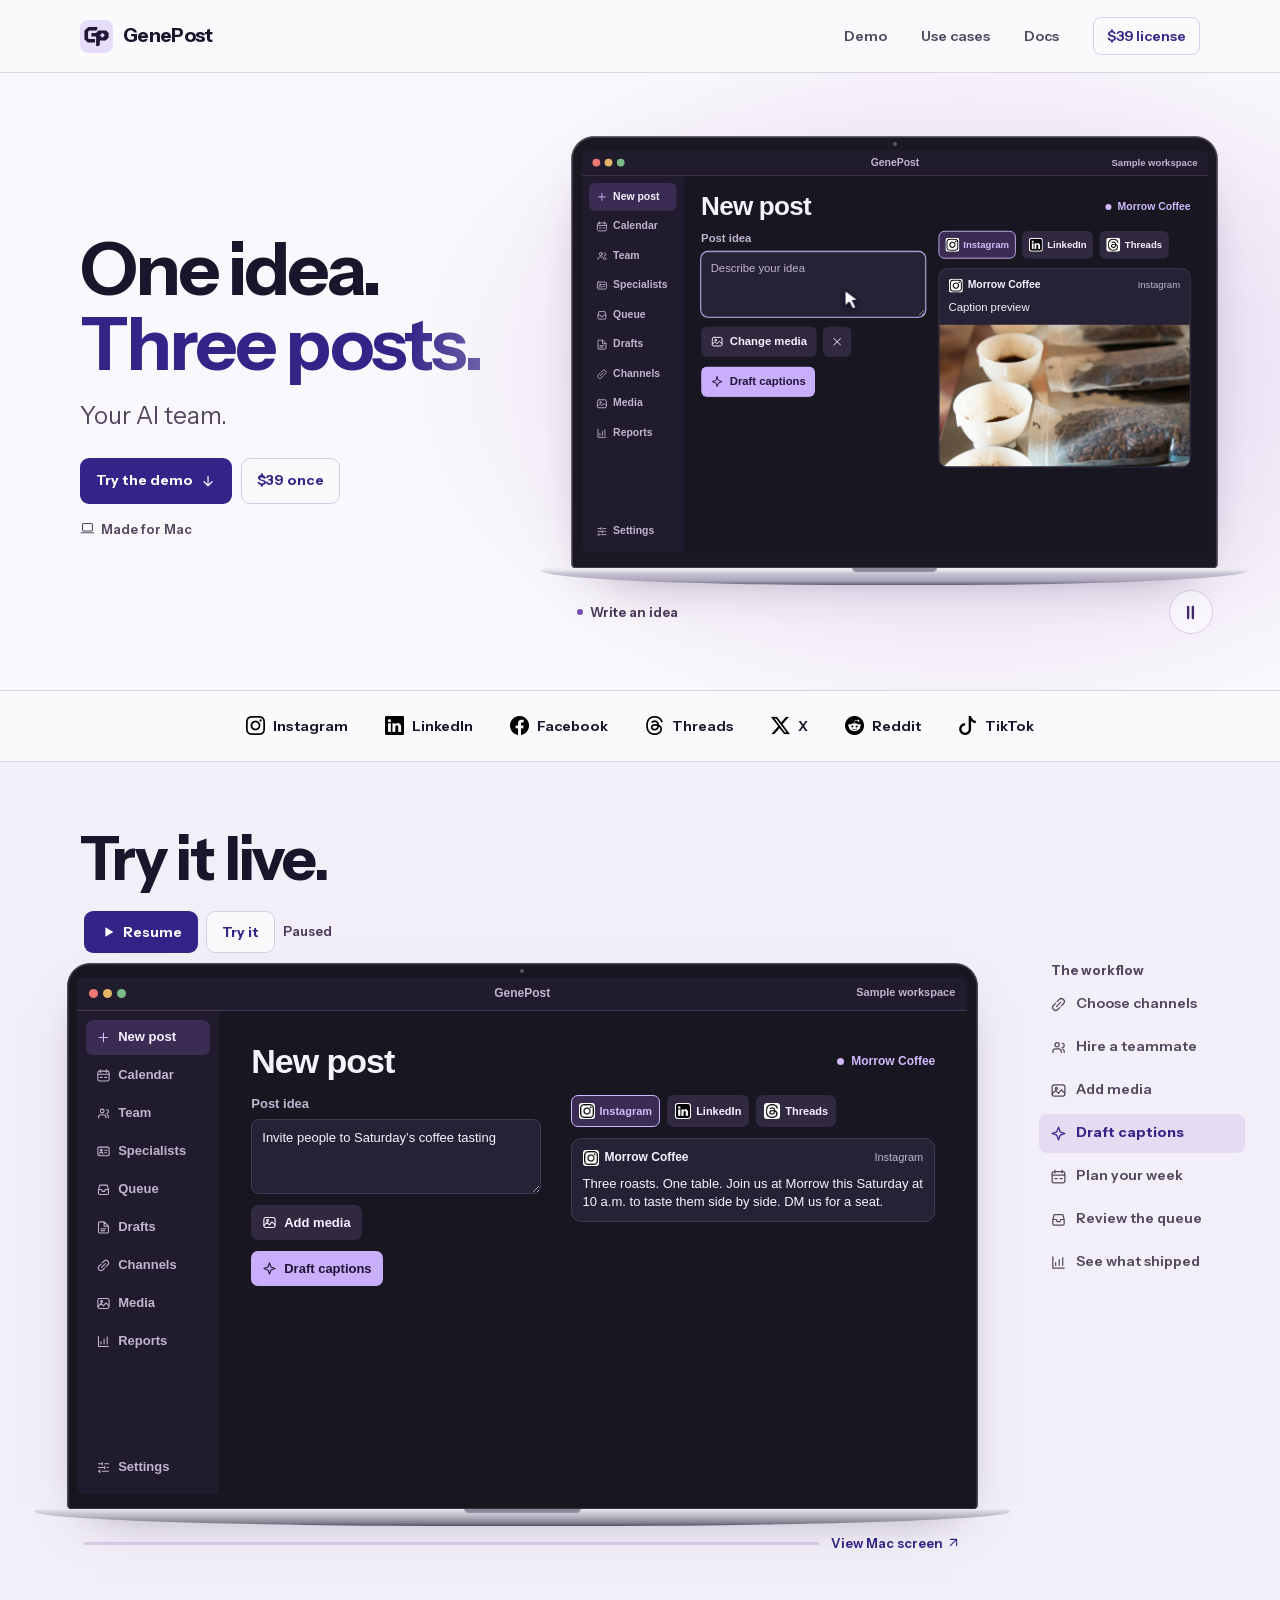
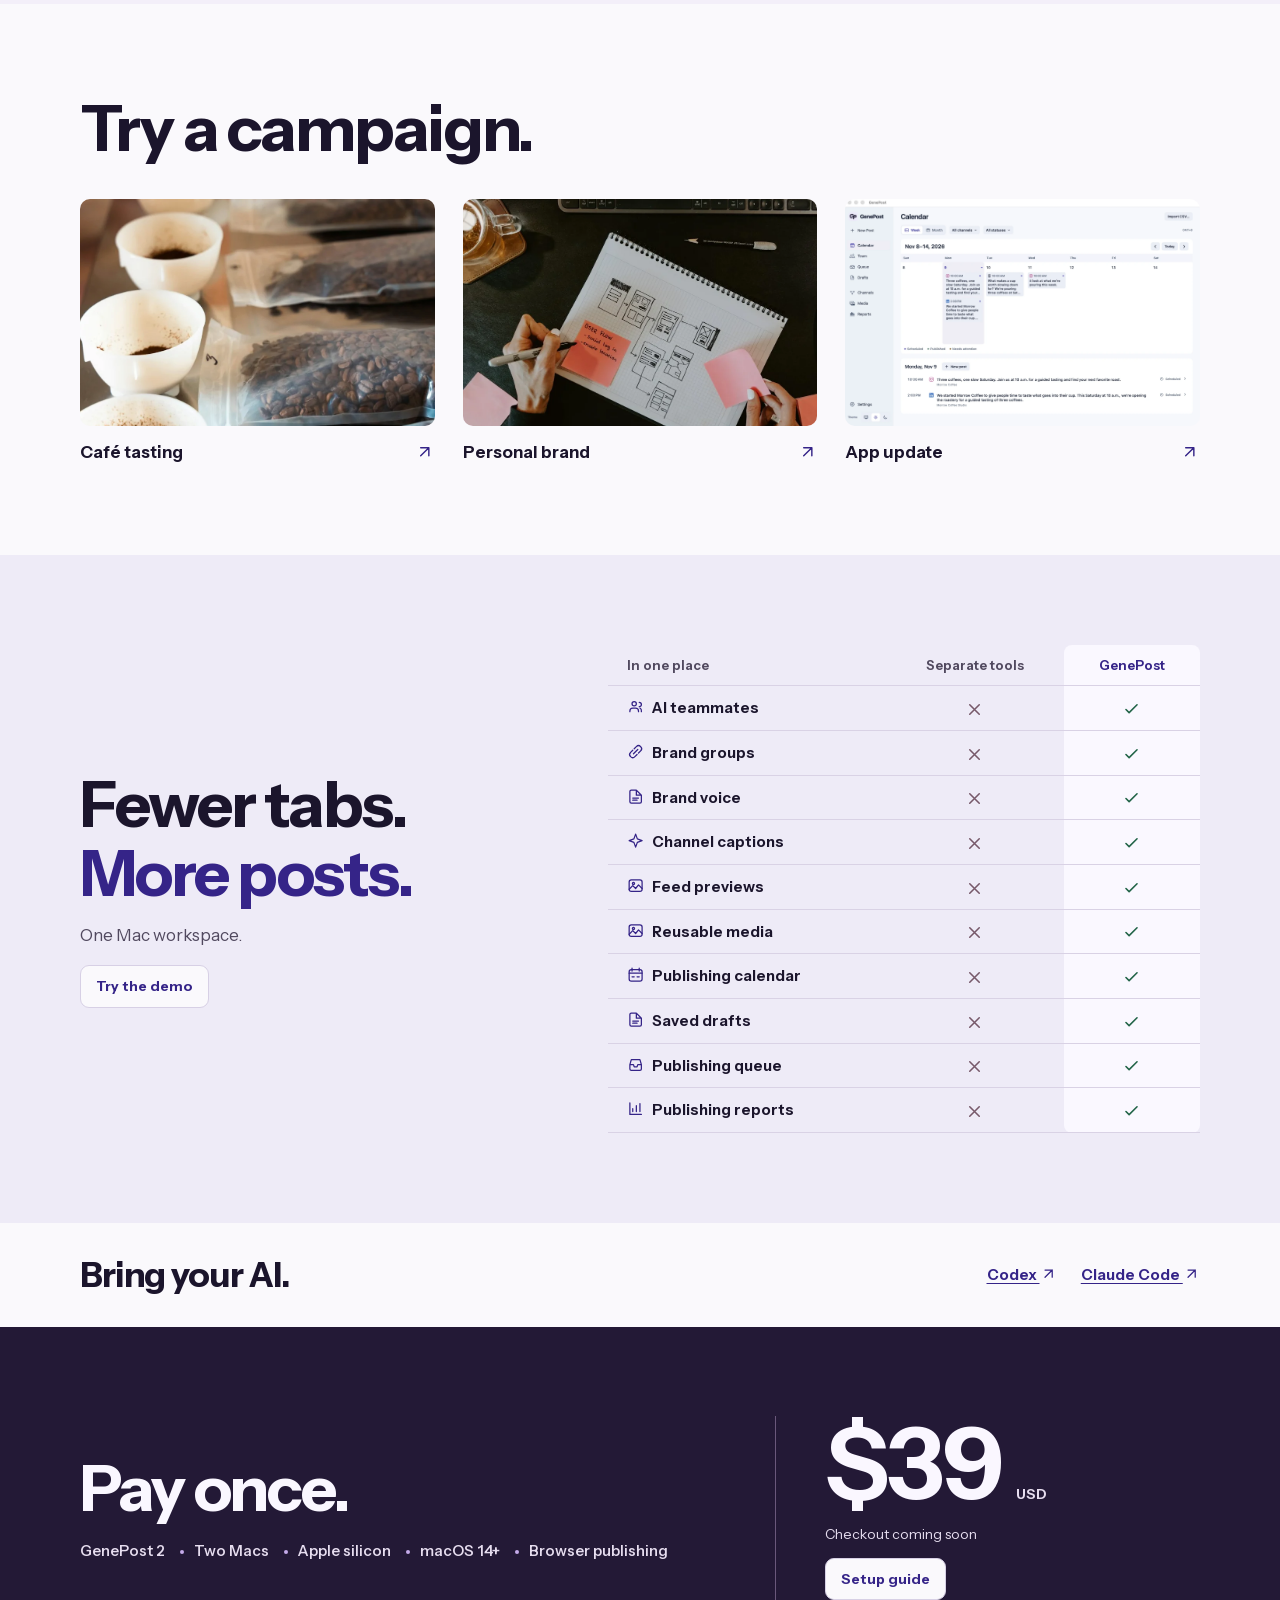
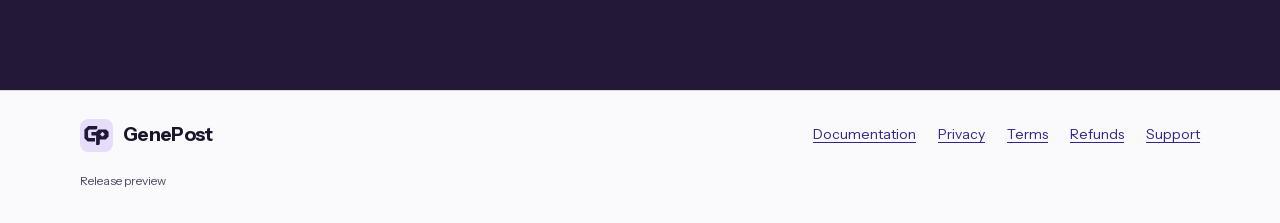
==== commit f2edddc9: "Give Specialists a searchable marketplace page" ====
--- a/index.html
+++ b/index.html
@@ -13,8 +13,8 @@
   <meta property="og:image" content="https://selwynuy.github.io/GenePost/assets/calendar.webp">
   <link rel="icon" href="./assets/genepost.svg?v=531d221c39" type="image/svg+xml">
   <link rel="stylesheet" href="./assets/site.css?v=4427fadfb1">
-  <link rel="stylesheet" href="./assets/demo.css?v=8e713fc2b6">
-  <script src="./assets/site.js?v=823d8f73db" defer></script>
+  <link rel="stylesheet" href="./assets/demo.css?v=aa538a6b48">
+  <script src="./assets/site.js?v=0b88978bf0" defer></script>
 </head>
 <body>
   <a class="skip" href="#main">Skip to content</a>
@@ -40,6 +40,8 @@
   <symbol id="icon-external" viewBox="0 0 24 24"><path d="M7 17 17 7M7 7h10v10"/></symbol>
   <symbol id="icon-plus" viewBox="0 0 24 24"><path d="M12 5v14M5 12h14"/></symbol>
   <symbol id="icon-team" viewBox="0 0 24 24"><circle cx="10" cy="8" r="3"/><path d="M4 19v-1a4 4 0 0 1 4-4h4a4 4 0 0 1 4 4v1m1-13a3 3 0 0 1 0 6m1 2a4 4 0 0 1 2 4v1"/></symbol>
+  <symbol id="icon-specialists" viewBox="0 0 24 24"><rect x="3" y="5" width="18" height="14" rx="2"/><circle cx="8.5" cy="10" r="1.5"/><path d="M6 16v-.5a2.5 2.5 0 0 1 5 0v.5m3-6h4m-4 4h3"/></symbol>
+  <symbol id="icon-search" viewBox="0 0 24 24"><circle cx="10.5" cy="10.5" r="6"/><path d="m15 15 5 5"/></symbol>
   <symbol id="icon-calendar" viewBox="0 0 24 24"><rect x="3" y="5" width="18" height="16" rx="3"/><path d="M7 3v4m10-4v4M3 10h18m-14 5h3m4 0h3"/></symbol>
   <symbol id="icon-queue" viewBox="0 0 24 24"><path d="M4 12l2-7h12l2 7v6a2 2 0 0 1-2 2H6a2 2 0 0 1-2-2v-6h5l1 3h4l1-3h5"/></symbol>
   <symbol id="icon-drafts" viewBox="0 0 24 24"><path d="M13 3H6a2 2 0 0 0-2 2v14a2 2 0 0 0 2 2h12a2 2 0 0 0 2-2V10Zm0 0v7h7M8 14h8m-8 3h6"/></symbol>
@@ -141,6 +143,7 @@
   </div>
 </section>
 
+<script type="application/json" id="demo-specialists">[{"name": "Avery", "role": "Campaign lead", "specialty": "Turns attention into qualified inquiries", "category": "strategy", "strengths": ["Offer and channel strategy", "Lead qualification"], "workingStyle": "Works backward from a qualified inquiry, then gives each channel a job and a clear handoff.", "skillName": "Plan a lead campaign", "sampleApproach": "I’d define a qualified booking first, then build a sequence that answers objections and gives interested people one way to reserve.", "portfolioTitle": "Fill a tasting session", "portfolioSample": "Reach · Show the tasting table and what the session includes.\n\nQualify · Answer when it runs and how many people can join.\n\nConvert · Send one reservation link. Review confirmed seats by channel.", "sampleFormat": "Campaign plan", "sampleExcerpt": "Reach → Qualify → Convert", "avatar": "fold.svg?v=58e0529162"}, {"name": "Jordan", "role": "Conversion strategist", "specialty": "Turns interest into booked calls", "category": "growth", "strengths": ["Offer and objection analysis", "Conversion experiments"], "workingStyle": "Looks for the decision people avoid, then writes the offer and next step around that objection.", "skillName": "Audit the conversion path", "sampleApproach": "I’d compare what the post promises with the first page people land on, then test one CTA tied to a qualified call.", "portfolioTitle": "Website inquiries → booked calls", "portfolioSample": "Friction · “Get in touch” leaves the next step unclear.\n\nTest · Compare “Get in touch” with “Book a 15-minute site review” when that offer is available.\n\nMeasure · Qualified calls booked per landing-page visit.", "sampleFormat": "Call-to-action test", "sampleExcerpt": "Book a 15-minute site review", "avatar": "folio.svg?v=0bef797afb"}, {"name": "Quinn", "role": "Short-form producer", "specialty": "Builds reels with a clear next action", "category": "content", "strengths": ["Hooks and retention", "Shoot-ready scripts"], "workingStyle": "Shows the payoff in the first beat, then uses real footage to prove the point.", "skillName": "Script a conversion reel", "sampleApproach": "I’d cut straight to open booking slots, show the action, and give viewers one link or instruction to act on.", "portfolioTitle": "Reel · Book a court", "portfolioSample": "0–3s · Show the open slots. “A free court this Saturday?”\n\n3–10s · Tap a time and show the booking screen.\n\n10–15s · Send viewers to the booking page. Track visits from the reel.", "sampleFormat": "Reel storyboard", "sampleExcerpt": "A free court this Saturday?", "avatar": "spark.svg?v=ccbed79afe"}, {"name": "Mika", "role": "Audience researcher", "specialty": "Finds buyer questions worth testing", "category": "strategy", "strengths": ["Public-source research", "Buying intent and objections"], "workingStyle": "Looks for recurring decision questions, then separates observed evidence from what still needs testing.", "skillName": "Map buyer intent", "sampleApproach": "I’d look at public booking pages and FAQs, map the questions buyers ask before reserving, and choose one question to answer first.", "portfolioTitle": "What holds a café booking back?", "portfolioSample": "Look at public booking pages and FAQs for questions about price, group size, and booking cutoffs.\n\nTest the top unresolved question in a reminder. Count booking starts and confirmed seats separately.", "sampleFormat": "Audience research", "sampleExcerpt": "Price, group size, and booking cutoffs", "avatar": "grid.svg?v=70b04b332f"}, {"name": "Sol", "role": "Creative director", "specialty": "Designs visuals that support the offer", "category": "content", "strengths": ["Creative testing", "Feed framing"], "workingStyle": "Makes the offer legible in the first frame and changes one visual variable at a time.", "skillName": "Brief a creative test", "sampleApproach": "I’d show the tasting table in one variant and the experience in the other, with the same offer and reservation CTA.", "portfolioTitle": "Instagram · Tasting creative test", "portfolioSample": "Try a tight shot of the tasting bowls against a wider table scene. Keep the caption and reservation CTA the same. Compare booking starts, then confirmed seats.", "portfolioImage": "portfolio-tasting.jpg", "sampleFormat": "Creative test", "sampleExcerpt": "Tasting bowls or a wider table?", "avatar": "lens.svg?v=37ddfbdb13"}, {"name": "Remy", "role": "Community growth lead", "specialty": "Qualifies inquiries and guides the handoff", "category": "growth", "strengths": ["Lead triage", "Helpful conversation"], "workingStyle": "Answers the question, asks one qualifying detail, and makes the handoff clear.", "skillName": "Qualify inbound interest", "sampleApproach": "I’d sort the repeated questions by buying intent and draft replies that move interested people toward a reservation.", "portfolioTitle": "Turn a tasting question into a booking", "portfolioSample": "“Can I bring a group?”\n“Send us the group size and preferred time so we can check which seats are open.”\n\nTrack replies with a date and group size, then confirmed bookings.", "sampleFormat": "Community reply", "sampleExcerpt": "Can I bring a group?", "avatar": "reply.svg?v=68d75650d8"}]</script>
 <template id="demo-app-template">
   <div class="demo-app" data-theme="dark">
     <div class="demo-titlebar">
--- a/assets/demo.css
+++ b/assets/demo.css
@@ -114,6 +114,7 @@
   --app-solid: #c9aefb;
   --app-solid-text: #211337;
   --app-success: #a0e4b9;
+  --app-growth: #ffd098;
   --app-error: #ffb5ca;
   color-scheme: dark;
   background: var(--app-bg);
@@ -135,6 +136,7 @@
   --app-solid: #4e2f87;
   --app-solid-text: #fff;
   --app-success: #226448;
+  --app-growth: #784b1b;
   --app-error: #972e50;
   color-scheme: light;
 }
@@ -223,10 +225,19 @@
 .library-art :is(img, video) { width: 100%; height: auto; max-height: 175px; object-fit: contain; }
 .library figcaption { display: flex; flex-wrap: wrap; align-items: center; justify-content: space-between; gap: 7px; padding: 8px; overflow-wrap: anywhere; font-size: 12px; }
 .agent-avatar { display: block; width: 38px; height: 38px; flex: none; }
+.agent-presence { position: relative; display: inline-flex; flex: none; }
+.agent-presence i {
+  position: absolute; right: 0; bottom: 0; width: 10px; height: 10px; border: 2px solid var(--app-fill);
+  border-radius: 50%; background: var(--app-success);
+}
+.demo-app .online-status { color: var(--app-success); }
 .agent-chip { display: inline-flex; align-items: center; gap: 5px; font-size: 12px; font-weight: 640; color: var(--app-muted); }
 .agent-chip .agent-avatar { width: 25px; height: 25px; }
 .job-form, .job-receipt, .applicant-panel, .interview-thread, .interview-form { width: 100%; max-width: 560px; margin-inline: auto; }
+.applicant-panel { container-type: inline-size; }
 .job-actions { justify-content: flex-end; }
+.receipt-actions, .candidate-actions, .portfolio-heading { justify-content: space-between; }
+.portfolio-heading { display: flex; align-items: center; flex-wrap: wrap; gap: 8px; }
 .posted-role, .application-arrival, .candidate-profile, .interview-setup {
   border-radius: 10px; padding: 13px; background: var(--app-fill); overflow-wrap: anywhere;
 }
@@ -259,9 +270,76 @@
 .demo-app .candidate[aria-pressed="true"] { background: var(--app-selection); color: var(--app-ink); }
 .candidate .agent-avatar { width: min(100%, 60px); height: 60px; object-fit: contain; transition: transform 200ms var(--ease-arrive); }
 .candidate strong { font-size: 12px; font-weight: 670; }
+.demo-app .specialists .candidate { min-height: 75px; padding: 6px 3px; line-height: 1.15; }
+.specialists .candidate .agent-avatar { width: 37px; height: 37px; }
+.specialists .candidate small { color: var(--app-muted); font-size: 11px; text-wrap: balance; }
+@container (min-width: 485px) {
+  .specialists { grid-template-columns: repeat(auto-fit, minmax(74px, 1fr)); }
+}
 @media (hover: hover) and (pointer: fine) and (prefers-reduced-motion: no-preference) {
-  .candidate:hover .agent-avatar { transform: translateY(-2px); }
-}
+  .candidate:hover > .agent-avatar, .candidate:hover > .agent-presence { transform: translateY(-2px); }
+}
+.candidate .agent-presence { transition: transform 200ms var(--ease-arrive); }
+.specialist-directory { container-type: inline-size; }
+.specialist-search { position: relative; min-width: 0; }
+.specialist-search > .symbol {
+  position: absolute; top: 50%; left: 10px; transform: translateY(-50%);
+  color: var(--app-muted); pointer-events: none;
+}
+.demo-app .specialist-search input {
+  padding: 6px 9px 6px 31px; width: 190px; font-size: 12px;
+}
+.specialist-search input::placeholder { color: var(--app-muted); }
+.specialist-filters { display: flex; justify-content: space-between; flex-wrap: wrap; gap: 8px; align-items: center; margin-bottom: 12px; }
+.specialist-filters > span { color: var(--app-muted); font-size: 11px; font-variant-numeric: tabular-nums; }
+.demo-app .specialty-filter { min-height: 29px; padding: 4px 8px; font-size: 11px; }
+.market-grid { display: grid; grid-template-columns: repeat(2, minmax(0, 1fr)); gap: 9px; }
+@container (min-width: 500px) {
+  .market-grid { grid-template-columns: repeat(3, minmax(0, 1fr)); }
+}
+@container (max-width: 290px) {
+  .market-grid { grid-template-columns: minmax(0, 1fr); }
+}
+.demo-app .market-card {
+  display: flex; flex-direction: column; justify-content: flex-start; align-items: stretch;
+  width: 100%; gap: 0; padding: 0; overflow: hidden;
+  border-color: var(--app-line); border-radius: 9px; background: var(--app-fill); text-align: left;
+}
+.demo-app .market-card:hover { border-color: var(--app-accent); background: var(--app-fill); }
+.market-cover {
+  --sample-tone: var(--app-accent);
+  display: flex; flex-direction: column; gap: 4px; position: relative; min-height: 73px;
+  padding: 9px 10px; background: color-mix(in srgb, var(--sample-tone) 11%, var(--app-fill));
+  overflow-wrap: anywhere;
+}
+.market-cover.content { --sample-tone: var(--app-success); }
+.market-cover.growth { --sample-tone: var(--app-growth); }
+.market-cover small { color: var(--sample-tone); font-size: 11px; }
+.market-cover strong { color: var(--app-ink); font-size: 13px; line-height: 1.24; }
+.market-cover.with-art > img { position: absolute; inset: 0; width: 100%; height: 100%; object-fit: cover; }
+.market-cover.with-art small {
+  position: relative; align-self: flex-start; padding: 2px 5px;
+  border-radius: 4px; background: var(--app-fill); color: var(--app-ink);
+}
+.market-info { display: grid; gap: 5px; padding: 8px 9px; }
+.market-person { display: grid; grid-template-columns: auto minmax(0, 1fr) auto; gap: 6px; align-items: center; }
+.market-person strong, .market-person small { display: block; line-height: 1.2; }
+.market-person strong { font-size: 12px; }
+.market-person small, .market-person > .symbol { color: var(--app-muted); font-size: 11px; }
+.market-person .agent-avatar { width: 27px; height: 27px; }
+.market-specialty { color: var(--app-ink); font-size: 11px; font-weight: 540; line-height: 1.35; overflow-wrap: anywhere; }
+.directory-profile { display: grid; gap: 10px; max-width: 590px; margin-inline: auto; }
+.directory-person { display: flex; align-items: center; gap: 9px; flex-wrap: wrap; }
+.directory-person > div { flex: 0 1 auto; }
+.directory-person h2 { color: var(--app-ink); font-size: 26px; line-height: 1.15; }
+.directory-person p { color: var(--app-muted); font-size: 12px; }
+.directory-specialty { color: var(--app-ink); font-weight: 640; }
+.directory-profile .portfolio-work { background: var(--app-fill); }
+.directory-strengths { font-size: 12px; }
+.directory-strengths ul { list-style: none; padding: 0; margin: 4px 0 8px; }
+.directory-strengths li { display: flex; align-items: flex-start; gap: 6px; }
+.directory-strengths li .symbol { color: var(--app-success); }
+.directory-strengths :is(p, li) { color: var(--app-muted); }
 .job-context {
   display: flex; justify-content: space-between; align-items: center; gap: 8px;
   color: var(--app-muted); max-width: 560px; margin: -7px auto 9px; overflow-wrap: anywhere; font-size: 13px;
@@ -271,6 +349,13 @@
 .candidate-meta { display: flex; flex-wrap: wrap; gap: 3px 8px; align-items: baseline; }
 .candidate-meta span, .candidate-sample > span { color: var(--app-muted); font-size: 12px; }
 .candidate-sample p { color: var(--app-ink); font-size: 13px; }
+.portfolio-work { display: grid; gap: 10px; padding: 10px 11px; border-radius: 8px; background: var(--app-bg); }
+.portfolio-work.with-art { grid-template-columns: minmax(84px, .85fr) minmax(0, 1.2fr); align-items: center; }
+.portfolio-work > img { width: 100%; height: auto; max-height: 135px; object-fit: contain; border-radius: 6px; }
+.portfolio-work span { color: var(--app-muted); font-size: 11px; }
+.portfolio-work h4 { color: var(--app-ink); margin-block: 2px 5px; font-size: 14px; }
+.portfolio-copy { display: grid; gap: 6px; }
+.portfolio-copy p { color: var(--app-ink); white-space: pre-line; font-size: 12px; line-height: 1.4; }
 .interview-thread { max-height: 205px; overflow: auto; padding: 1px 2px; scrollbar-color: var(--app-line) transparent; }
 .interview-line { display: flex; align-items: start; gap: 7px; font-size: 13px; overflow-wrap: anywhere; }
 .interview-line .agent-avatar { width: 27px; height: 27px; }
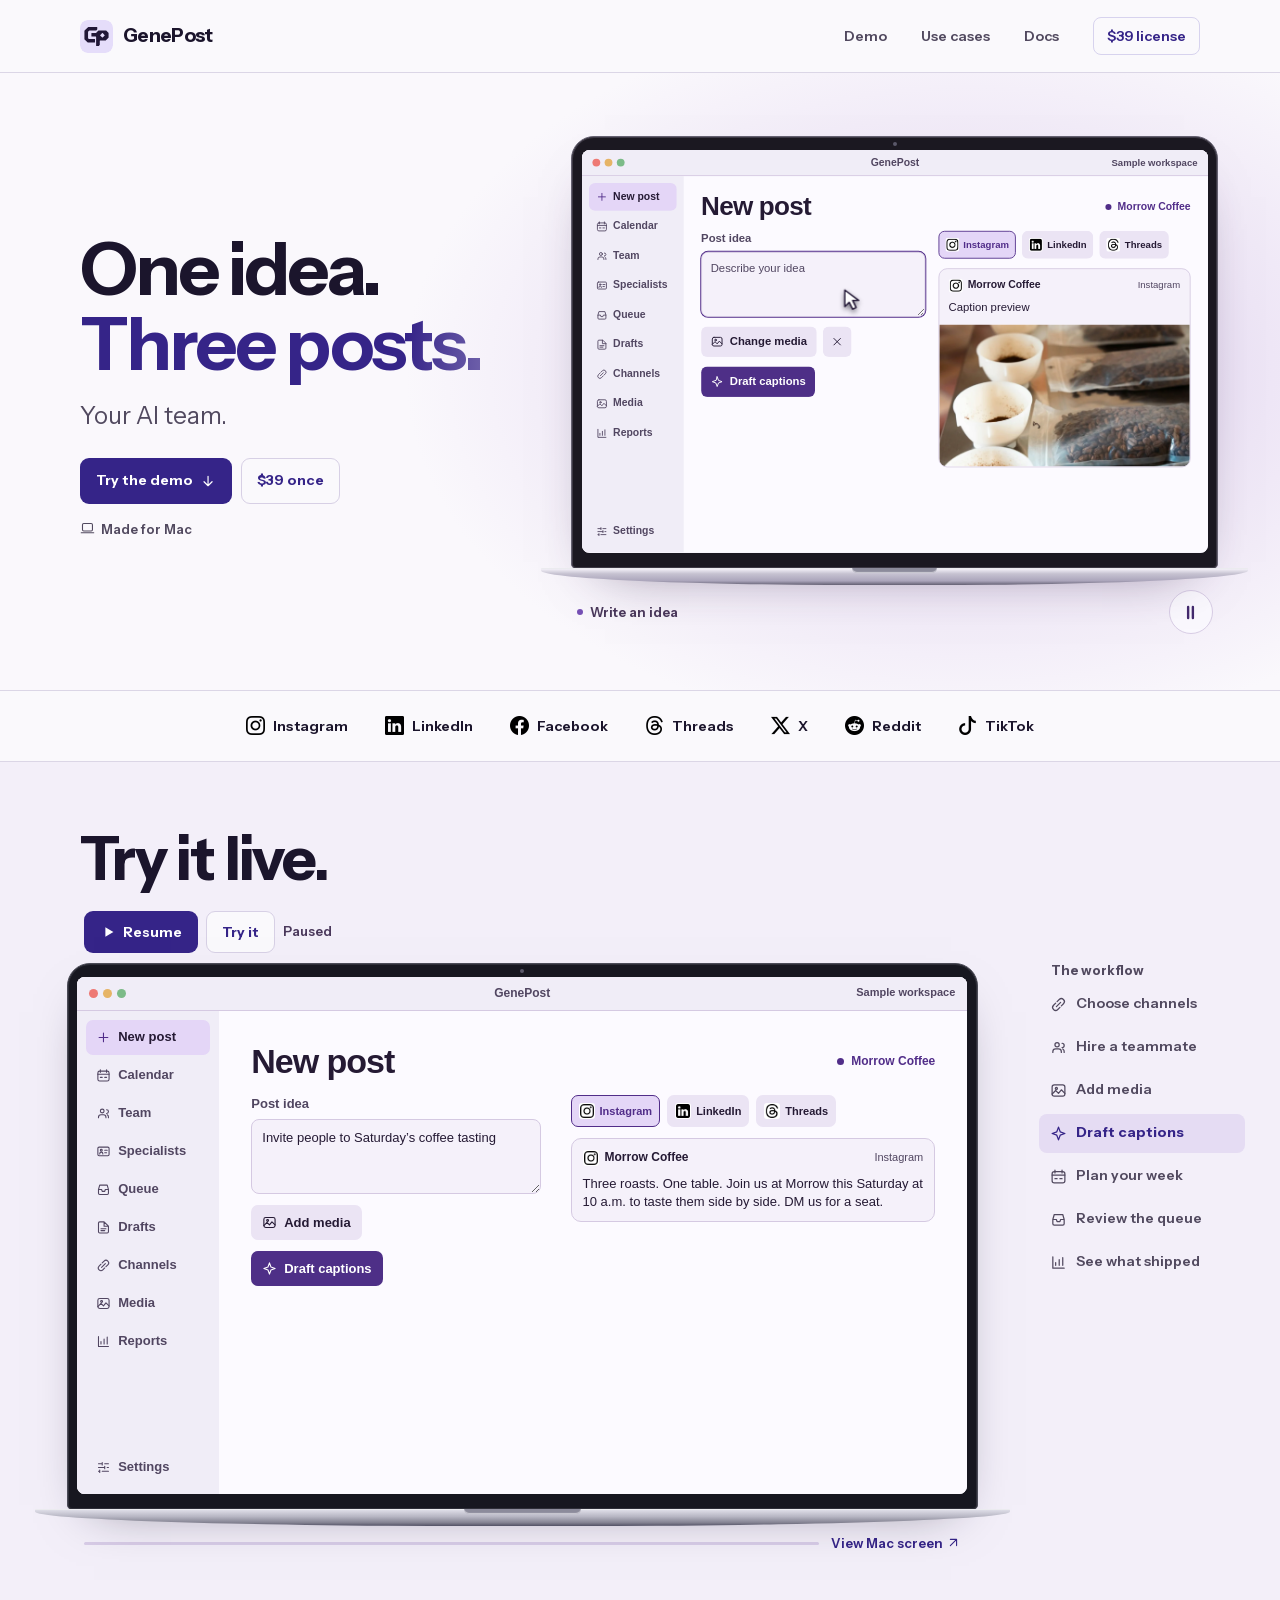
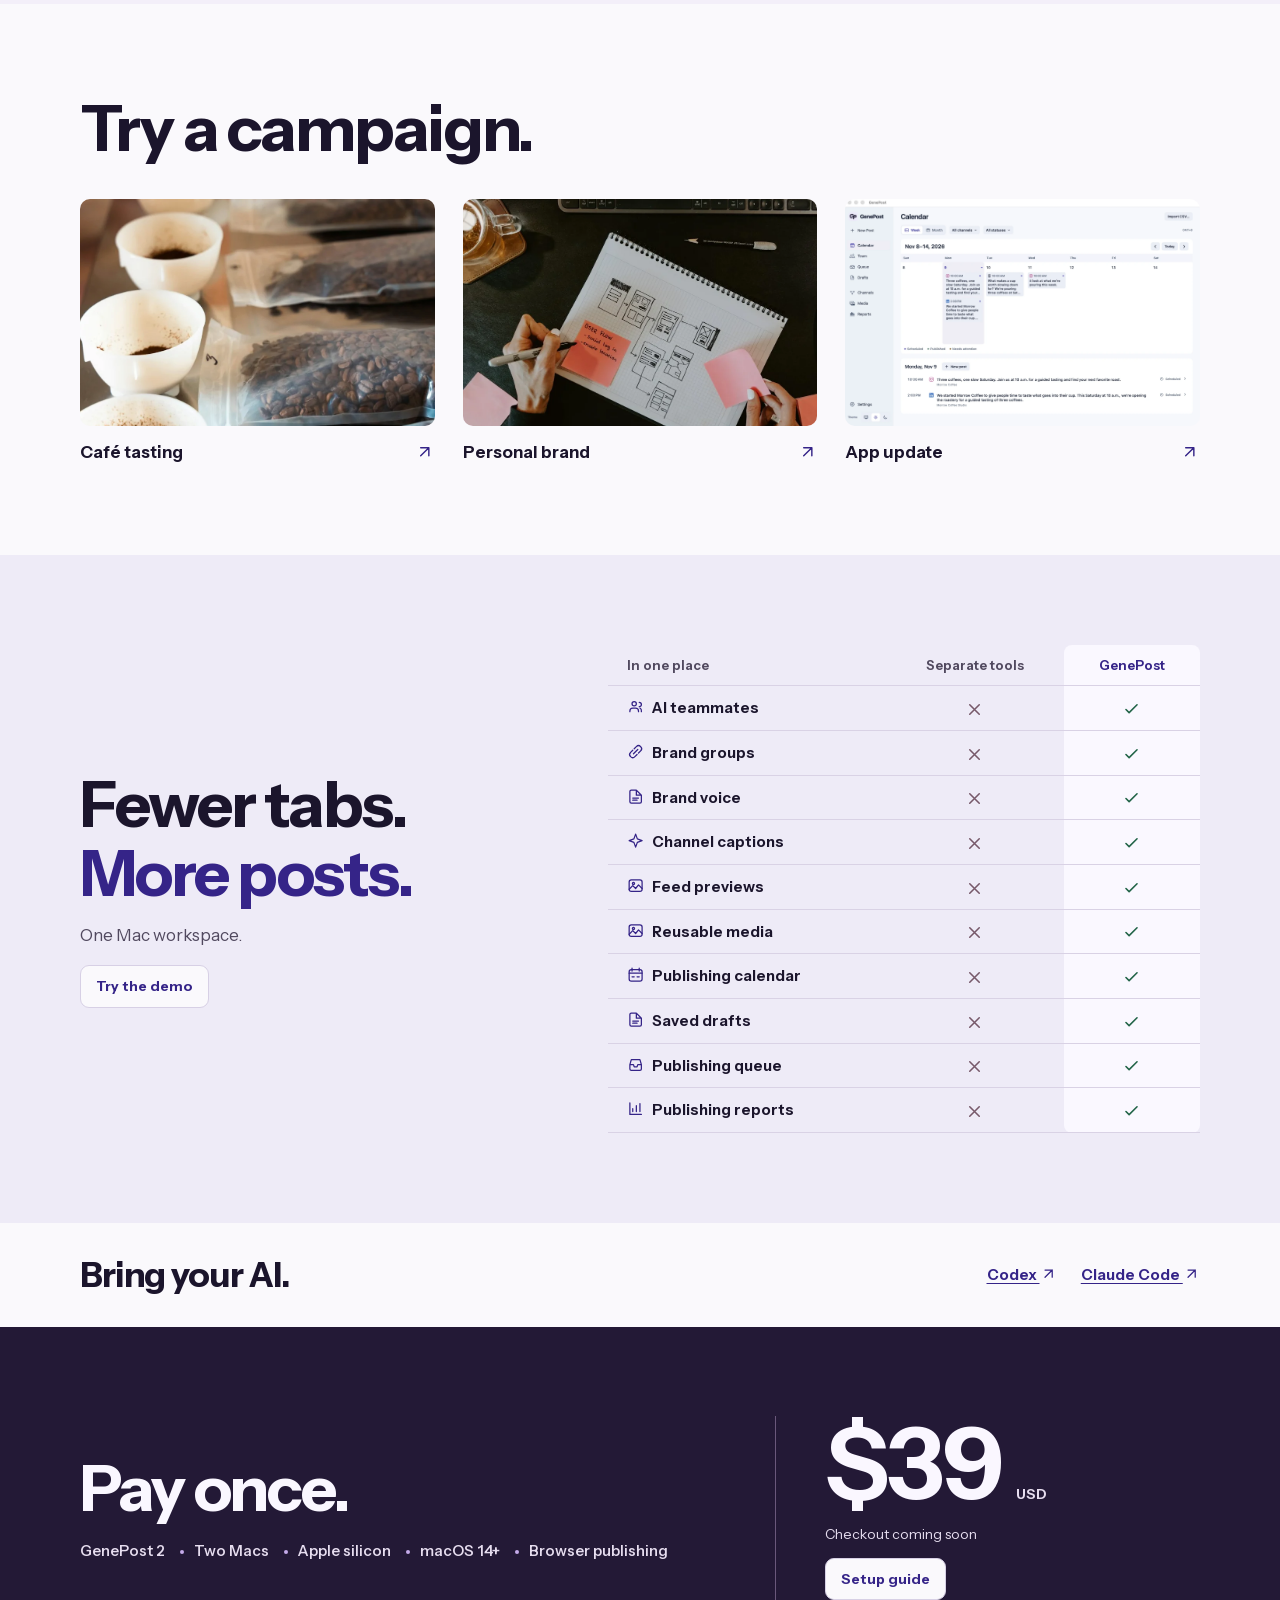
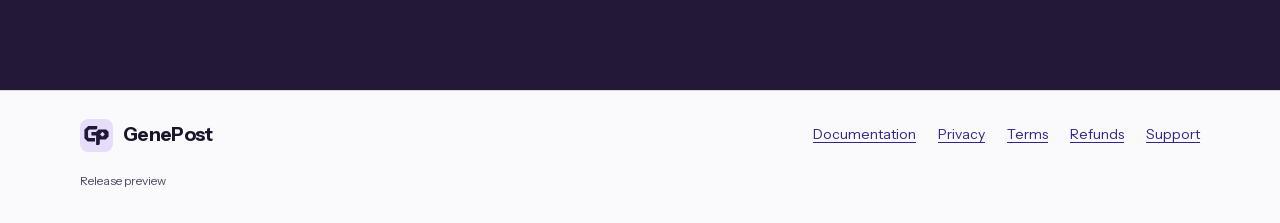
==== commit bd689cc3: "Use light appearance for the GenePost launch site" ====
--- a/index.html
+++ b/index.html
@@ -9,12 +9,12 @@
   <meta property="og:title" content="GenePost | Your AI social team for Mac">
   <meta property="og:description" content="Hire AI social teammates, draft for each account, and plan your publishing week in a native Mac app.">
   <meta name="robots" content="noindex, nofollow">
-  <link rel="canonical" href="https://selwynuy.github.io/GenePost/">
-  <meta property="og:image" content="https://selwynuy.github.io/GenePost/assets/calendar.webp">
+  <link rel="canonical" href="https://genepost.genetrify.com/">
+  <meta property="og:image" content="https://genepost.genetrify.com/assets/calendar.webp">
   <link rel="icon" href="./assets/genepost.svg?v=531d221c39" type="image/svg+xml">
-  <link rel="stylesheet" href="./assets/site.css?v=4427fadfb1">
-  <link rel="stylesheet" href="./assets/demo.css?v=aa538a6b48">
-  <script src="./assets/site.js?v=0b88978bf0" defer></script>
+  <link rel="stylesheet" href="./assets/site.css?v=59364b3c98">
+  <link rel="stylesheet" href="./assets/demo.css?v=1de403d023">
+  <script src="./assets/site.js?v=3d96cd46cb" defer></script>
 </head>
 <body>
   <a class="skip" href="#main">Skip to content</a>
@@ -143,9 +143,9 @@
   </div>
 </section>
 
-<script type="application/json" id="demo-specialists">[{"name": "Avery", "role": "Campaign lead", "specialty": "Turns attention into qualified inquiries", "category": "strategy", "strengths": ["Offer and channel strategy", "Lead qualification"], "workingStyle": "Works backward from a qualified inquiry, then gives each channel a job and a clear handoff.", "skillName": "Plan a lead campaign", "sampleApproach": "I’d define a qualified booking first, then build a sequence that answers objections and gives interested people one way to reserve.", "portfolioTitle": "Fill a tasting session", "portfolioSample": "Reach · Show the tasting table and what the session includes.\n\nQualify · Answer when it runs and how many people can join.\n\nConvert · Send one reservation link. Review confirmed seats by channel.", "sampleFormat": "Campaign plan", "sampleExcerpt": "Reach → Qualify → Convert", "avatar": "fold.svg?v=58e0529162"}, {"name": "Jordan", "role": "Conversion strategist", "specialty": "Turns interest into booked calls", "category": "growth", "strengths": ["Offer and objection analysis", "Conversion experiments"], "workingStyle": "Looks for the decision people avoid, then writes the offer and next step around that objection.", "skillName": "Audit the conversion path", "sampleApproach": "I’d compare what the post promises with the first page people land on, then test one CTA tied to a qualified call.", "portfolioTitle": "Website inquiries → booked calls", "portfolioSample": "Friction · “Get in touch” leaves the next step unclear.\n\nTest · Compare “Get in touch” with “Book a 15-minute site review” when that offer is available.\n\nMeasure · Qualified calls booked per landing-page visit.", "sampleFormat": "Call-to-action test", "sampleExcerpt": "Book a 15-minute site review", "avatar": "folio.svg?v=0bef797afb"}, {"name": "Quinn", "role": "Short-form producer", "specialty": "Builds reels with a clear next action", "category": "content", "strengths": ["Hooks and retention", "Shoot-ready scripts"], "workingStyle": "Shows the payoff in the first beat, then uses real footage to prove the point.", "skillName": "Script a conversion reel", "sampleApproach": "I’d cut straight to open booking slots, show the action, and give viewers one link or instruction to act on.", "portfolioTitle": "Reel · Book a court", "portfolioSample": "0–3s · Show the open slots. “A free court this Saturday?”\n\n3–10s · Tap a time and show the booking screen.\n\n10–15s · Send viewers to the booking page. Track visits from the reel.", "sampleFormat": "Reel storyboard", "sampleExcerpt": "A free court this Saturday?", "avatar": "spark.svg?v=ccbed79afe"}, {"name": "Mika", "role": "Audience researcher", "specialty": "Finds buyer questions worth testing", "category": "strategy", "strengths": ["Public-source research", "Buying intent and objections"], "workingStyle": "Looks for recurring decision questions, then separates observed evidence from what still needs testing.", "skillName": "Map buyer intent", "sampleApproach": "I’d look at public booking pages and FAQs, map the questions buyers ask before reserving, and choose one question to answer first.", "portfolioTitle": "What holds a café booking back?", "portfolioSample": "Look at public booking pages and FAQs for questions about price, group size, and booking cutoffs.\n\nTest the top unresolved question in a reminder. Count booking starts and confirmed seats separately.", "sampleFormat": "Audience research", "sampleExcerpt": "Price, group size, and booking cutoffs", "avatar": "grid.svg?v=70b04b332f"}, {"name": "Sol", "role": "Creative director", "specialty": "Designs visuals that support the offer", "category": "content", "strengths": ["Creative testing", "Feed framing"], "workingStyle": "Makes the offer legible in the first frame and changes one visual variable at a time.", "skillName": "Brief a creative test", "sampleApproach": "I’d show the tasting table in one variant and the experience in the other, with the same offer and reservation CTA.", "portfolioTitle": "Instagram · Tasting creative test", "portfolioSample": "Try a tight shot of the tasting bowls against a wider table scene. Keep the caption and reservation CTA the same. Compare booking starts, then confirmed seats.", "portfolioImage": "portfolio-tasting.jpg", "sampleFormat": "Creative test", "sampleExcerpt": "Tasting bowls or a wider table?", "avatar": "lens.svg?v=37ddfbdb13"}, {"name": "Remy", "role": "Community growth lead", "specialty": "Qualifies inquiries and guides the handoff", "category": "growth", "strengths": ["Lead triage", "Helpful conversation"], "workingStyle": "Answers the question, asks one qualifying detail, and makes the handoff clear.", "skillName": "Qualify inbound interest", "sampleApproach": "I’d sort the repeated questions by buying intent and draft replies that move interested people toward a reservation.", "portfolioTitle": "Turn a tasting question into a booking", "portfolioSample": "“Can I bring a group?”\n“Send us the group size and preferred time so we can check which seats are open.”\n\nTrack replies with a date and group size, then confirmed bookings.", "sampleFormat": "Community reply", "sampleExcerpt": "Can I bring a group?", "avatar": "reply.svg?v=68d75650d8"}]</script>
+<script type="application/json" id="demo-specialists">[{"name": "Avery", "role": "Campaign lead", "specialty": "Turns attention into qualified inquiries", "category": "strategy", "strengths": ["Offer and channel strategy", "Lead qualification"], "workingStyle": "Works backward from a qualified inquiry, then gives each channel a job and a clear handoff.", "skillName": "Plan a lead campaign", "sampleApproach": "I’d define a qualified booking first, then build a sequence that answers objections and gives interested people one way to reserve.", "portfolioTitle": "Fill a tasting session", "portfolioSample": "Reach · Show the tasting table and what the session includes.\n\nQualify · Answer when it runs and how many people can join.\n\nConvert · Send one reservation link. Review confirmed seats by channel.", "sampleFormat": "Campaign plan", "portraitTone": "f4d9ca", "avatar": "fold.svg?v=58e0529162"}, {"name": "Jordan", "role": "Conversion strategist", "specialty": "Turns interest into booked calls", "category": "growth", "strengths": ["Offer and objection analysis", "Conversion experiments"], "workingStyle": "Looks for the decision people avoid, then writes the offer and next step around that objection.", "skillName": "Audit the conversion path", "sampleApproach": "I’d compare what the post promises with the first page people land on, then test one CTA tied to a qualified call.", "portfolioTitle": "Website inquiries → booked calls", "portfolioSample": "Friction · “Get in touch” leaves the next step unclear.\n\nTest · Compare “Get in touch” with “Book a 15-minute site review” when that offer is available.\n\nMeasure · Qualified calls booked per landing-page visit.", "sampleFormat": "Call-to-action test", "portraitTone": "e7def5", "avatar": "folio.svg?v=0bef797afb"}, {"name": "Quinn", "role": "Short-form producer", "specialty": "Builds reels with a clear next action", "category": "content", "strengths": ["Hooks and retention", "Shoot-ready scripts"], "workingStyle": "Shows the payoff in the first beat, then uses real footage to prove the point.", "skillName": "Script a conversion reel", "sampleApproach": "I’d cut straight to open booking slots, show the action, and give viewers one link or instruction to act on.", "portfolioTitle": "Reel · Book a court", "portfolioSample": "0–3s · Show the open slots. “A free court this Saturday?”\n\n3–10s · Tap a time and show the booking screen.\n\n10–15s · Send viewers to the booking page. Track visits from the reel.", "sampleFormat": "Reel storyboard", "portraitTone": "d7e9f3", "avatar": "spark.svg?v=ccbed79afe"}, {"name": "Mika", "role": "Audience researcher", "specialty": "Finds buyer questions worth testing", "category": "strategy", "strengths": ["Public-source research", "Buying intent and objections"], "workingStyle": "Looks for recurring decision questions, then separates observed evidence from what still needs testing.", "skillName": "Map buyer intent", "sampleApproach": "I’d look at public booking pages and FAQs, map the questions buyers ask before reserving, and choose one question to answer first.", "portfolioTitle": "What holds a café booking back?", "portfolioSample": "Look at public booking pages and FAQs for questions about price, group size, and booking cutoffs.\n\nTest the top unresolved question in a reminder. Count booking starts and confirmed seats separately.", "sampleFormat": "Audience research", "portraitTone": "dbeae0", "avatar": "grid.svg?v=70b04b332f"}, {"name": "Sol", "role": "Creative director", "specialty": "Designs visuals that support the offer", "category": "content", "strengths": ["Creative testing", "Feed framing"], "workingStyle": "Makes the offer legible in the first frame and changes one visual variable at a time.", "skillName": "Brief a creative test", "sampleApproach": "I’d show the tasting table in one variant and the experience in the other, with the same offer and reservation CTA.", "portfolioTitle": "Instagram · Tasting creative test", "portfolioSample": "Try a tight shot of the tasting bowls against a wider table scene. Keep the caption and reservation CTA the same. Compare booking starts, then confirmed seats.", "portfolioImage": "portfolio-tasting.jpg", "sampleFormat": "Creative test", "portraitTone": "f3e3bb", "avatar": "lens.svg?v=37ddfbdb13"}, {"name": "Remy", "role": "Community growth lead", "specialty": "Qualifies inquiries and guides the handoff", "category": "growth", "strengths": ["Lead triage", "Helpful conversation"], "workingStyle": "Answers the question, asks one qualifying detail, and makes the handoff clear.", "skillName": "Qualify inbound interest", "sampleApproach": "I’d sort the repeated questions by buying intent and draft replies that move interested people toward a reservation.", "portfolioTitle": "Turn a tasting question into a booking", "portfolioSample": "“Can I bring a group?”\n“Send us the group size and preferred time so we can check which seats are open.”\n\nTrack replies with a date and group size, then confirmed bookings.", "sampleFormat": "Community reply", "portraitTone": "f3dce8", "avatar": "reply.svg?v=68d75650d8"}]</script>
 <template id="demo-app-template">
-  <div class="demo-app" data-theme="dark">
+  <div class="demo-app" data-theme="light">
     <div class="demo-titlebar">
       <span class="window-lights" aria-hidden="true"><i></i><i></i><i></i></span>
       <span>GenePost</span>
--- a/assets/site.css
+++ b/assets/site.css
@@ -48,7 +48,7 @@
 .macbook { position: relative; width: min(100%, 1080px); margin-inline: auto; padding-bottom: 17px; }
 .mac-display { position: relative; margin-inline: 4.2%; border: 1px solid #4b4b57; border-radius: clamp(10px, 2vw, 23px) clamp(10px, 2vw, 23px) 5px 5px; padding: clamp(6px, 1.05vw, 13px) clamp(5px, .75vw, 10px) clamp(7px, 1.2vw, 15px); background: #171720; box-shadow: 0 22px 50px -27px #17132b85, inset 0 0 0 1px #9e9da82c; }
 .mac-display::before { content: ""; position: absolute; left: 50%; top: 5px; width: 4px; height: 4px; border-radius: 50%; background: #5a5869; transform: translateX(-50%); z-index: 1; }
-.mac-screen { aspect-ratio: 1600 / 1029; overflow: hidden; border-radius: clamp(3px, .6vw, 8px); background: #222432; }
+.mac-screen { aspect-ratio: 1600 / 1029; overflow: hidden; border-radius: clamp(3px, .6vw, 8px); background: #f5f1fa; }
 .mac-screen > img { width: 100%; height: 100%; object-fit: cover; }
 .mac-base { position: absolute; left: 0; right: 0; bottom: 1px; height: 17px; background: linear-gradient(#dedde7, #b6b5c2 42%, #828190 80%, #515064); border-radius: 1px 1px 45% 45% / 1px 1px 85% 85%; box-shadow: 0 19px 26px -15px #17132b9e; border-top: 1px solid #ebebef; }
 .mac-base span { display: block; width: 12%; height: 5px; margin: -1px auto 0; border-radius: 0 0 8px 8px; background: #8c8b9b; box-shadow: inset 0 -1px 1px #f1f0f4a6; }
--- a/assets/demo.css
+++ b/assets/demo.css
@@ -114,7 +114,6 @@
   --app-solid: #c9aefb;
   --app-solid-text: #211337;
   --app-success: #a0e4b9;
-  --app-growth: #ffd098;
   --app-error: #ffb5ca;
   color-scheme: dark;
   background: var(--app-bg);
@@ -136,7 +135,6 @@
   --app-solid: #4e2f87;
   --app-solid-text: #fff;
   --app-success: #226448;
-  --app-growth: #784b1b;
   --app-error: #972e50;
   color-scheme: light;
 }
@@ -281,6 +279,7 @@
 }
 .candidate .agent-presence { transition: transform 200ms var(--ease-arrive); }
 .specialist-directory { container-type: inline-size; }
+.demo-workspace:has(.specialist-directory) .app-heading { margin-bottom: 10px; }
 .specialist-search { position: relative; min-width: 0; }
 .specialist-search > .symbol {
   position: absolute; top: 50%; left: 10px; transform: translateY(-50%);
@@ -290,7 +289,7 @@
   padding: 6px 9px 6px 31px; width: 190px; font-size: 12px;
 }
 .specialist-search input::placeholder { color: var(--app-muted); }
-.specialist-filters { display: flex; justify-content: space-between; flex-wrap: wrap; gap: 8px; align-items: center; margin-bottom: 12px; }
+.specialist-filters { display: flex; justify-content: space-between; flex-wrap: wrap; gap: 8px; align-items: center; margin-bottom: 9px; }
 .specialist-filters > span { color: var(--app-muted); font-size: 11px; font-variant-numeric: tabular-nums; }
 .demo-app .specialty-filter { min-height: 29px; padding: 4px 8px; font-size: 11px; }
 .market-grid { display: grid; grid-template-columns: repeat(2, minmax(0, 1fr)); gap: 9px; }
@@ -306,30 +305,23 @@
   border-color: var(--app-line); border-radius: 9px; background: var(--app-fill); text-align: left;
 }
 .demo-app .market-card:hover { border-color: var(--app-accent); background: var(--app-fill); }
-.market-cover {
-  --sample-tone: var(--app-accent);
-  display: flex; flex-direction: column; gap: 4px; position: relative; min-height: 73px;
-  padding: 9px 10px; background: color-mix(in srgb, var(--sample-tone) 11%, var(--app-fill));
-  overflow-wrap: anywhere;
-}
-.market-cover.content { --sample-tone: var(--app-success); }
-.market-cover.growth { --sample-tone: var(--app-growth); }
-.market-cover small { color: var(--sample-tone); font-size: 11px; }
-.market-cover strong { color: var(--app-ink); font-size: 13px; line-height: 1.24; }
-.market-cover.with-art > img { position: absolute; inset: 0; width: 100%; height: 100%; object-fit: cover; }
-.market-cover.with-art small {
-  position: relative; align-self: flex-start; padding: 2px 5px;
-  border-radius: 4px; background: var(--app-fill); color: var(--app-ink);
-}
-.market-info { display: grid; gap: 5px; padding: 8px 9px; }
-.market-person { display: grid; grid-template-columns: auto minmax(0, 1fr) auto; gap: 6px; align-items: center; }
+.market-portrait {
+  display: grid; place-items: center; min-height: 104px;
+  background: color-mix(in srgb, var(--portrait-tone) 18%, var(--app-fill));
+}
+.demo-app[data-theme="light"] .market-portrait {
+  background: color-mix(in srgb, var(--portrait-tone) 49%, var(--app-fill));
+}
+.market-portrait .agent-avatar { width: 96px; height: 96px; }
+.market-portrait .agent-presence i { width: 13px; height: 13px; right: 4px; bottom: 4px; }
+.market-info { padding: 6px 9px; }
+.market-person { display: grid; grid-template-columns: minmax(0, 1fr) auto; gap: 6px; align-items: center; }
 .market-person strong, .market-person small { display: block; line-height: 1.2; }
-.market-person strong { font-size: 12px; }
+.market-person strong { font-size: 15px; }
 .market-person small, .market-person > .symbol { color: var(--app-muted); font-size: 11px; }
-.market-person .agent-avatar { width: 27px; height: 27px; }
-.market-specialty { color: var(--app-ink); font-size: 11px; font-weight: 540; line-height: 1.35; overflow-wrap: anywhere; }
 .directory-profile { display: grid; gap: 10px; max-width: 590px; margin-inline: auto; }
 .directory-person { display: flex; align-items: center; gap: 9px; flex-wrap: wrap; }
+.directory-person .agent-avatar { width: 49px; height: 49px; }
 .directory-person > div { flex: 0 1 auto; }
 .directory-person h2 { color: var(--app-ink); font-size: 26px; line-height: 1.15; }
 .directory-person p { color: var(--app-muted); font-size: 12px; }
